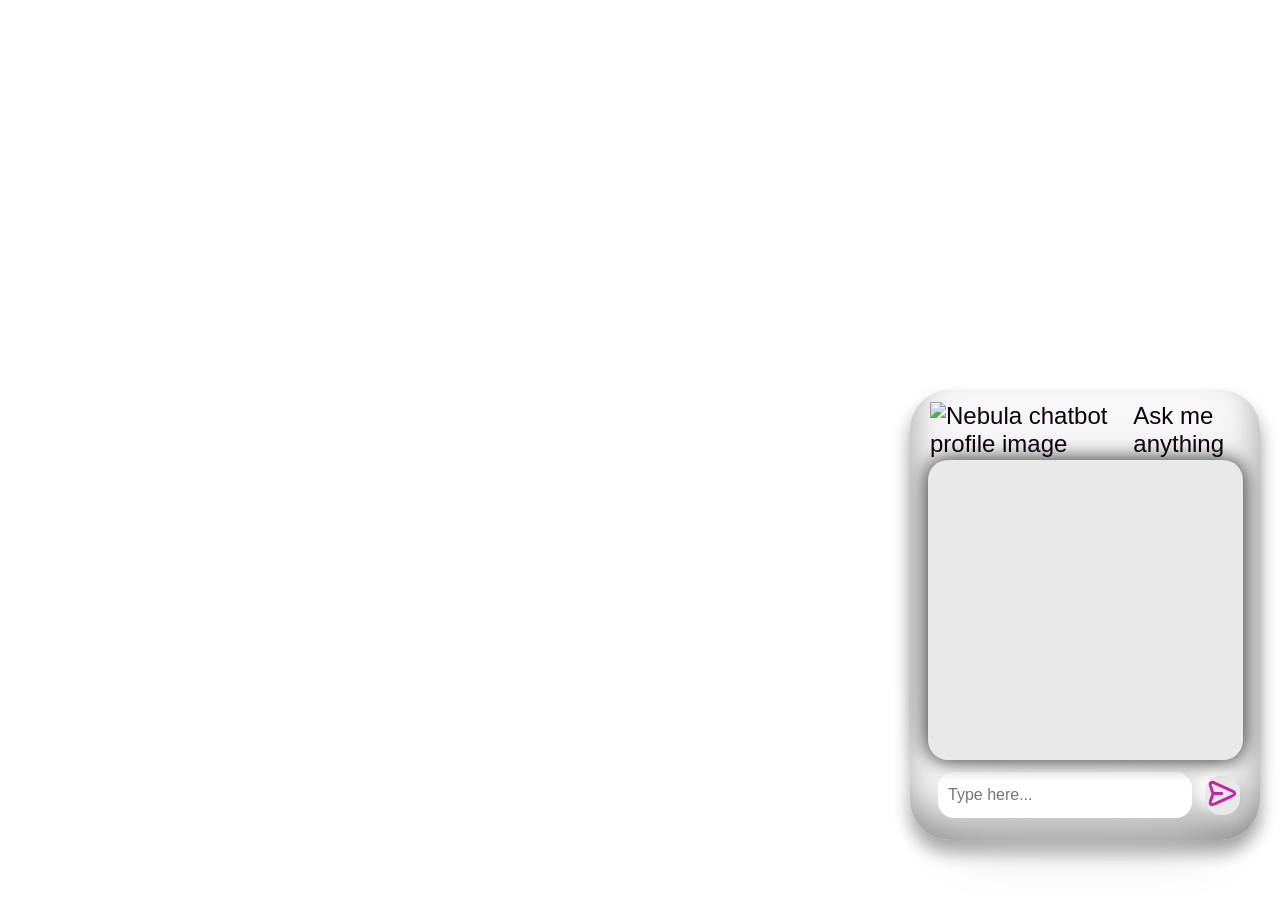
==== bot.html @ 918bd301 "Nebula- message animation, loading circles animation" ====
<!DOCTYPE html>
<html lang="en">

<head>
    <meta charset="UTF-8">
    <meta name="viewport" content="width=device-width, initial-scale=1.0">
    <title>Nebula</title>
    <link rel="stylesheet" href="Nova/nova-style.css">
    <script src="./Nova/bot.js" defer></script>
    <script src="./Nova/response.js" defer></script>
</head>

<body>
    <div class="bot-container">
        <div class="chat-header">
            <div class="chat-logo">
                <img src="./Nova/images/Nebula profile/Nebula-removebg-preview.png" width="60px" height="60px"
                    alt="Nebula chatbot profile image">
            </div>

            <div class="chat-title">Ask me anything
            </div>
        </div>

        <div class="chat-body">
            <div class="loading hide">
                <div class="circle circle-1"></div>
                <div class="circle circle-2"></div>
                <div class="circle circle-3"></div>
            </div>
        </div>
        <div class="chat-input">
            <div class="input-sec">
                <input type="text" name="text" class="input" id="text-input" placeholder="Type here...">
            </div>
            <div class="send">
                <svg width="35px" height="35px" viewBox="0 0 24 24" fill="none" xmlns="http://www.w3.org/2000/svg"
                    stroke="#000000">
                    <g id="SVGRepo_bgCarrier" stroke-width="0"></g>
                    <g id="SVGRepo_tracerCarrier" stroke-linecap="round" stroke-linejoin="round"></g>
                    <g id="SVGRepo_iconCarrier">
                        <path
                            d="M11.5003 12H5.41872M5.24634 12.7972L4.24158 15.7986C3.69128 17.4424 3.41613 18.2643 3.61359 18.7704C3.78506 19.21 4.15335 19.5432 4.6078 19.6701C5.13111 19.8161 5.92151 19.4604 7.50231 18.7491L17.6367 14.1886C19.1797 13.4942 19.9512 13.1471 20.1896 12.6648C20.3968 12.2458 20.3968 11.7541 20.1896 11.3351C19.9512 10.8529 19.1797 10.5057 17.6367 9.81135L7.48483 5.24303C5.90879 4.53382 5.12078 4.17921 4.59799 4.32468C4.14397 4.45101 3.77572 4.78336 3.60365 5.22209C3.40551 5.72728 3.67772 6.54741 4.22215 8.18767L5.24829 11.2793C5.34179 11.561 5.38855 11.7019 5.407 11.8459C5.42338 11.9738 5.42321 12.1032 5.40651 12.231C5.38768 12.375 5.34057 12.5157 5.24634 12.7972Z"
                            stroke="#c624a3" stroke-width="2" stroke-linecap="round" stroke-linejoin="round"></path>
                    </g>
                </svg>
            </div>
        </div>
    </div>
</body>

</html>
---- Nova/nova-style.css ----
@import url('https://fonts.googleapis.com/css2?family=Fira+Code:wght@300..700&display=swap');

:root {
  --bg-color: #ececec80;
  --border-color: #cf02da9f;
  --text-color: #0d000e;
}

* {
  margin: 0;
  padding: 0;
  box-sizing: border-box;
  font-family: 'Poppins', sans-serif;
}

.bot-container {
  height: 450px;
  width: 350px;
  background: var(--bg-color);
  position: fixed;
  bottom: 60px;
  right: 20px;
  border: none;
  border-radius: 40px;
  box-shadow: 0 12px 18px rgba(0, 0, 0, 0.4),
    inset 0 -24px 36px rgba(0, 0, 0, 0.4),
    inset 0 24px 36px rgba(255, 255, 255, 0.6);

}

.chat-header {
  height: 70px;
  display: flex;
  align-items: center;
  padding: 10px 20px 0px;
  color: var(--text-color);
  font-size: 1.5rem;
}

.chat-header .chat-title {
  padding-left: 10px;
}

.chat-body {
  height: 300px;
  display: flex;
  flex-direction: column;
  margin-left: 5%;
  padding: 8px 15px;
  width: 90%;
  border-radius: 20px;
  background: #e9e9e9;
  box-shadow: 0px 0px 20px 1px rgba(0, 0, 0, 0.8);
  align-items: flex-end;
  overflow: hidden;
  overflow-y: auto;
  position: relative;
}

.chat-input {
  height: 70px;
  margin-left: 8%;
  display: flex;
  align-items: center;
}

.input {
  border: none;
  padding: 1rem;
  border-radius: 1rem;
  background: #ffffff;
  box-shadow: 20px 20px 60px #c5c5c5,
    -20px -20px 60px #ffffff;
  transition: 0.3s;
  width: 95%;
}

.input:focus {
  outline-color: #e8e8e8;
  background: #e8e8e8;
  box-shadow: inset 20px 20px 60px #c5c5c5,
    inset -20px -20px 60px #ffffff;
  transition: 0.3s;
}

#text-input {
  line-height: 30px;
  padding: 8px 10px;
  border: none;
  outline: none;
  caret-color: #0d000e;
  font-size: 1rem;

}

.input-sec {
  flex: 9;
}

.send {
  flex: 1;
  margin-right: 20px;
  border-radius: 1rem;
  background: #e8e8e8;
  box-shadow: 20px 20px 60px #c5c5c5,
    -20px -20px 60px #ffffff;
  cursor: pointer;
  transition: all 0.3s;
  box-shadow: 6px 6px 12px #c5c5c5, -6px -6px 12px #ffffff;
}

.send:active {
  color: #666;
  box-shadow: inset 4px 4px 12px #c5c5c5,
    inset -4px -4px 12px #ffffff;
}

.user-message,
.chatbot-message {
  padding: 8px;
  background: var(--border-color);
  color: #e8e8e8;
  margin: 5px;
  width: max-content;
  border-radius: 10px 3px 10px 10px;
}

.user-message {
  transform: translate(50%);
  animation: fade-in-right .3s ease-in-out both;
  opacity: 0;
}

.chatbot-message {
  background: #4cc9f0;
  color: #202020e3;
  align-self: flex-start;
  border-radius: 3px 10px 10px 10px;
  transform: translate(-50%);
  opacity: 0;
  animation: fade-in-left .3s ease-in-out both; 
}
/* LOADING CIRCLES */
.chat-body .loading{
  display: flex;
  position: absolute;
  bottom: 5%;
  left: 2%;
  z-index: 999;
}

.chat-body .loading > .circle{
  height: 20px;
  width: 20px;
  background-color: var(--border-color);
  margin: 5px;
  border-radius: 50%;
}

/* ANIMATE MESSAGES */
@keyframes fade-in-right {
  0% {
    transform: translate(50%);
    opacity: 0;
  }

  100% {
    transform: translate(0%);
    opacity: 1;
  }
}
@keyframes fade-in-left {
  0% {
    transform: translate(-50%);
    opacity: 0;
  }

  100% {
    transform: translate(0%);
    opacity: 1;
  }
}

/* LOADING CIRCLE ANIMATION */
@keyframes blink {
  0% {
    opacity: 0;
  }

  100% {
    opacity: 1;
  }
}

.circle-1{
  animation: blink 1s ease-in-out 0ms both infinite;
}
.circle-2{
  animation: blink 1s ease-in-out 200ms both infinite;
}.circle-3{
  animation: blink 1s ease-in-out 400ms both infinite;
}

.hide{
  display: none !important;
}
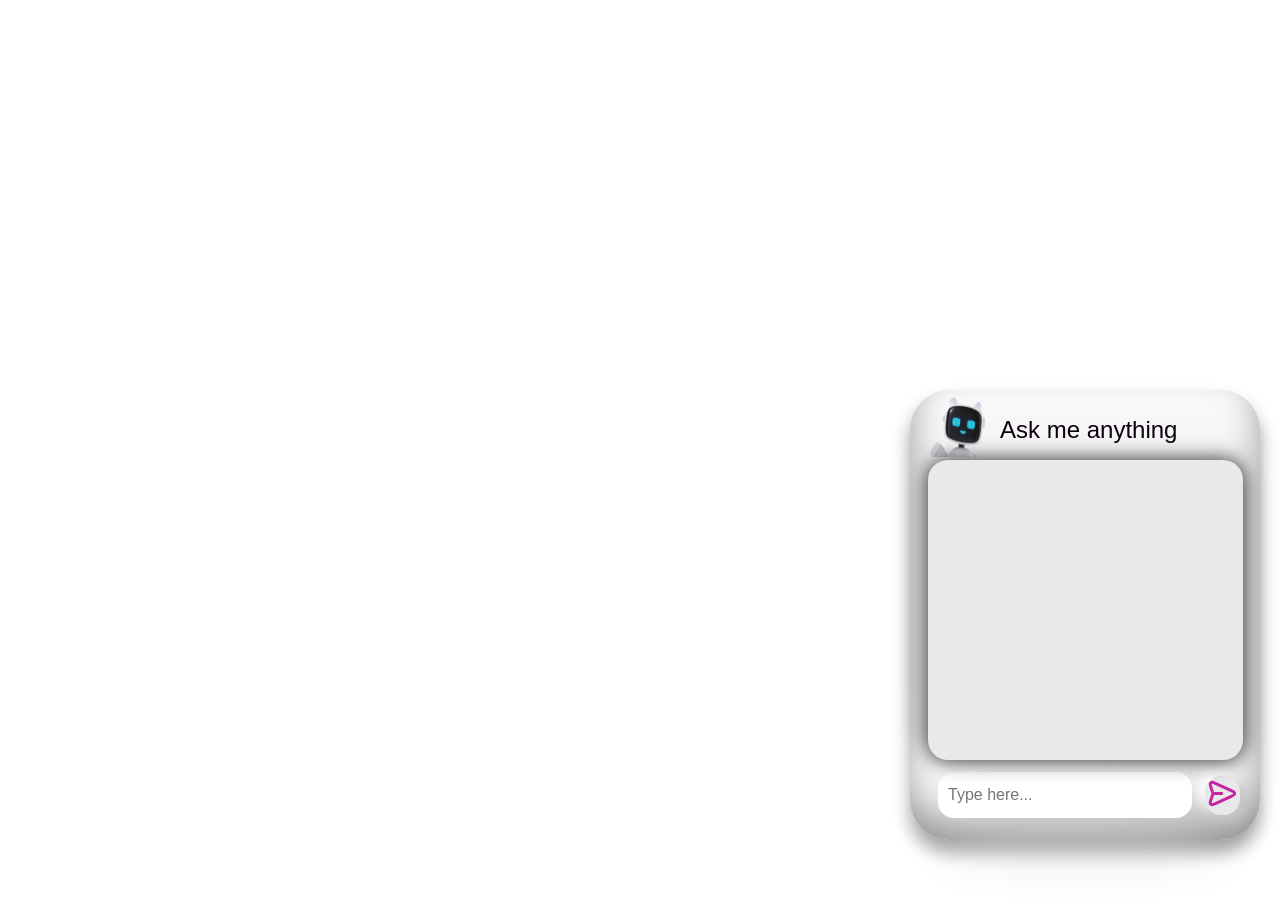
==== commit 78c472b1: "chatbot-icon" ====
--- a/bot.html
+++ b/bot.html
@@ -6,15 +6,15 @@
     <meta name="viewport" content="width=device-width, initial-scale=1.0">
     <title>Nebula</title>
     <link rel="stylesheet" href="Nova/nova-style.css">
-    <script src="./Nova/bot.js" defer></script>
-    <script src="./Nova/response.js" defer></script>
+    <script type="module" src="./Nova/control/bot.js" defer></script>
+    <script src="./Nova/control/response.js" defer></script>
 </head>
 
 <body>
     <div class="bot-container">
         <div class="chat-header">
             <div class="chat-logo">
-                <img src="./Nova/images/Nebula profile/Nebula-removebg-preview.png" width="60px" height="60px"
+                <img src="./Nova/images/Nebula-profile/Nebula-removebg-preview.png" width="60px" height="60px"
                     alt="Nebula chatbot profile image">
             </div>
 
--- a/Nova/nova-style.css
+++ b/Nova/nova-style.css
@@ -203,4 +203,13 @@
 
 .hide{
   display: none !important;
+}
+
+.bot-response-container{
+  display: flex;
+  align-items: center;
+  justify-content: flex-start;
+  width: 90%;
+  word-wrap: break-word;
+  margin-right: 35px;
 }
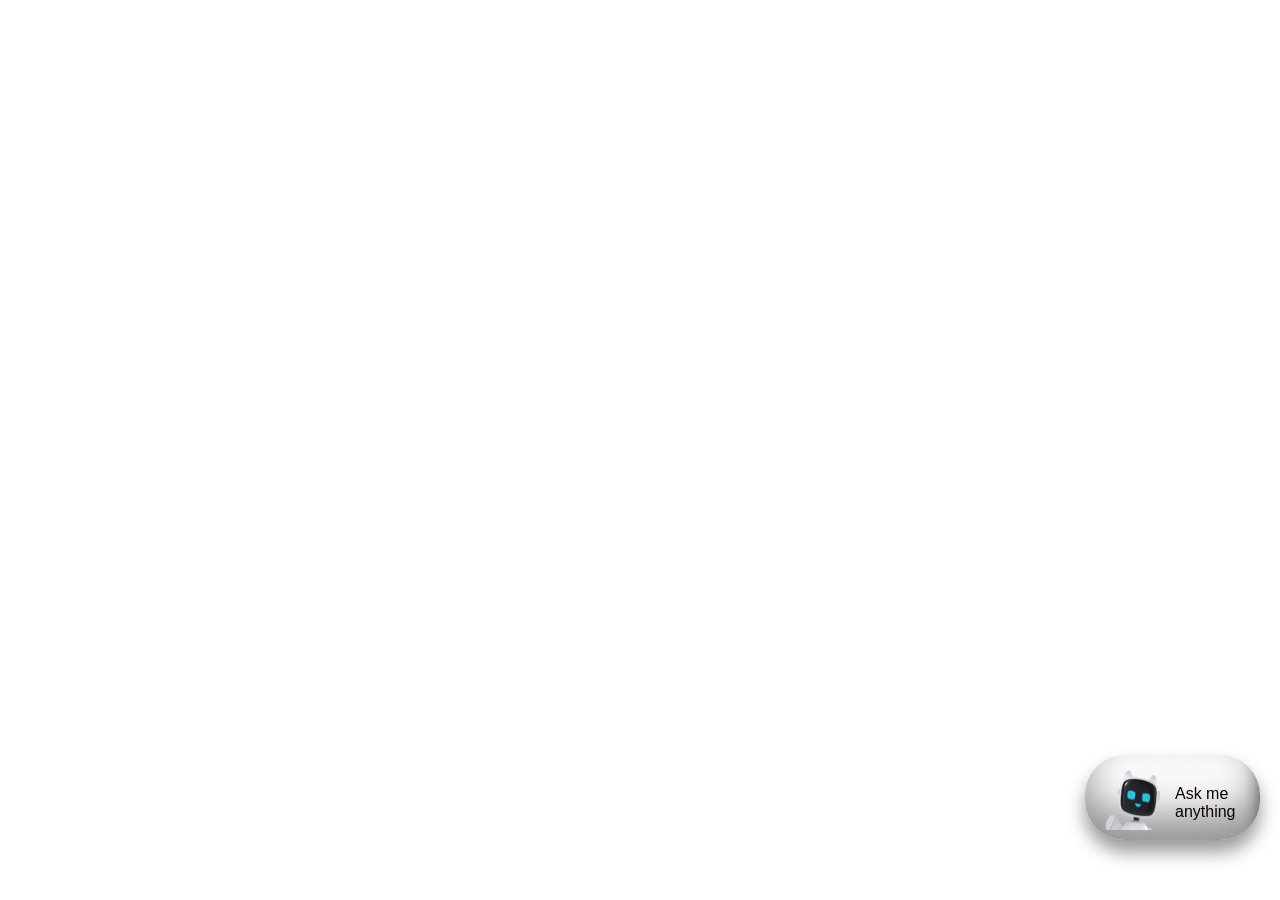
==== commit de706a9d: "Chatbot expand and collapse" ====
--- a/bot.html
+++ b/bot.html
@@ -11,7 +11,7 @@
 </head>
 
 <body>
-    <div class="bot-container">
+    <div class="bot-container collapse">
         <div class="chat-header">
             <div class="chat-logo">
                 <img src="./Nova/images/Nebula-profile/Nebula-removebg-preview.png" width="60px" height="60px"
--- a/Nova/nova-style.css
+++ b/Nova/nova-style.css
@@ -28,6 +28,18 @@
 
 }
 
+.bot-container.collapse {
+  height: 85px;
+  width: 175px;
+  display: flex;
+  align-items: center;
+  overflow: hidden;
+  border: none;
+}
+.collapse .chat-title{
+  font-size: 1rem;
+}
+
 .chat-header {
   height: 70px;
   display: flex;
@@ -35,6 +47,7 @@
   padding: 10px 20px 0px;
   color: var(--text-color);
   font-size: 1.5rem;
+  cursor: pointer;
 }
 
 .chat-header .chat-title {
@@ -138,10 +151,11 @@
   border-radius: 3px 10px 10px 10px;
   transform: translate(-50%);
   opacity: 0;
-  animation: fade-in-left .3s ease-in-out both; 
-}
+  animation: fade-in-left .3s ease-in-out both;
+}
+
 /* LOADING CIRCLES */
-.chat-body .loading{
+.chat-body .loading {
   display: flex;
   position: absolute;
   bottom: 5%;
@@ -149,7 +163,7 @@
   z-index: 999;
 }
 
-.chat-body .loading > .circle{
+.chat-body .loading>.circle {
   height: 20px;
   width: 20px;
   background-color: var(--border-color);
@@ -169,6 +183,7 @@
     opacity: 1;
   }
 }
+
 @keyframes fade-in-left {
   0% {
     transform: translate(-50%);
@@ -192,20 +207,23 @@
   }
 }
 
-.circle-1{
+.circle-1 {
   animation: blink 1s ease-in-out 0ms both infinite;
 }
-.circle-2{
+
+.circle-2 {
   animation: blink 1s ease-in-out 200ms both infinite;
-}.circle-3{
+}
+
+.circle-3 {
   animation: blink 1s ease-in-out 400ms both infinite;
 }
 
-.hide{
+.hide {
   display: none !important;
 }
 
-.bot-response-container{
+.bot-response-container {
   display: flex;
   align-items: center;
   justify-content: flex-start;
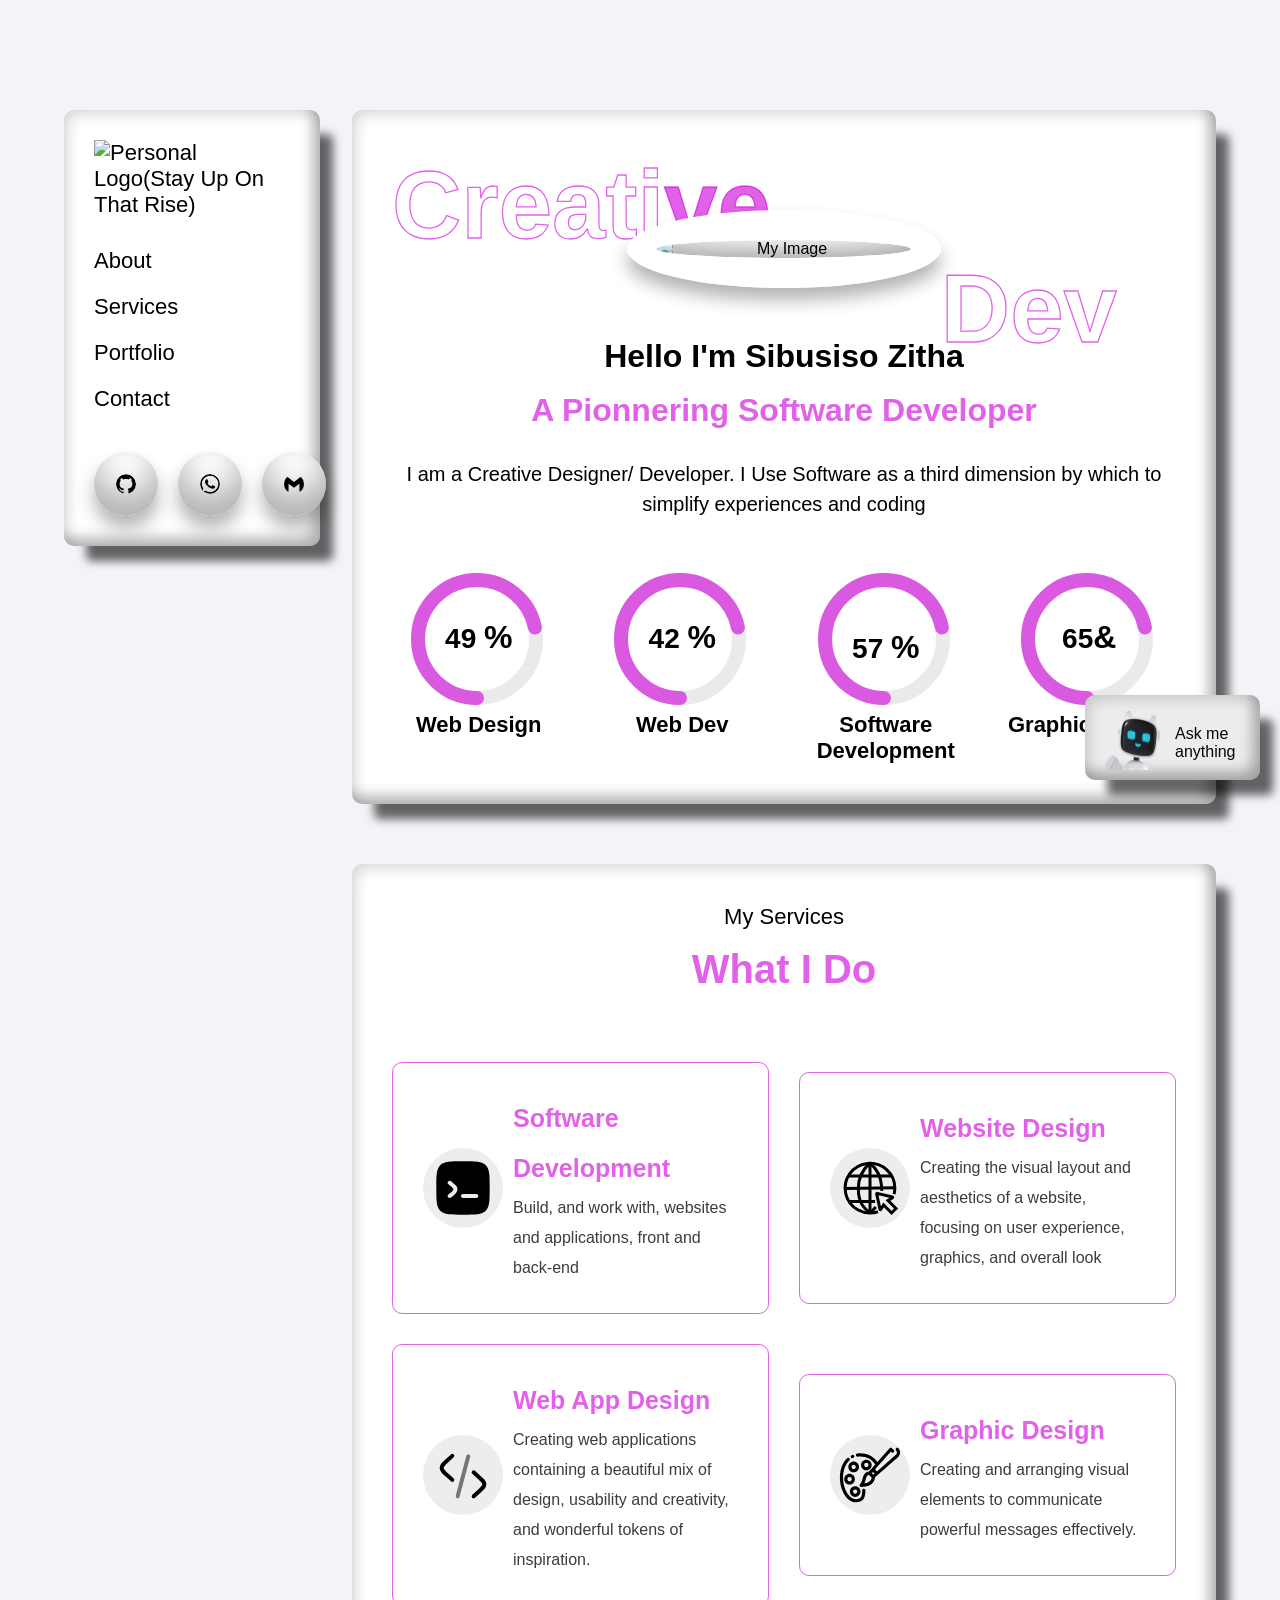
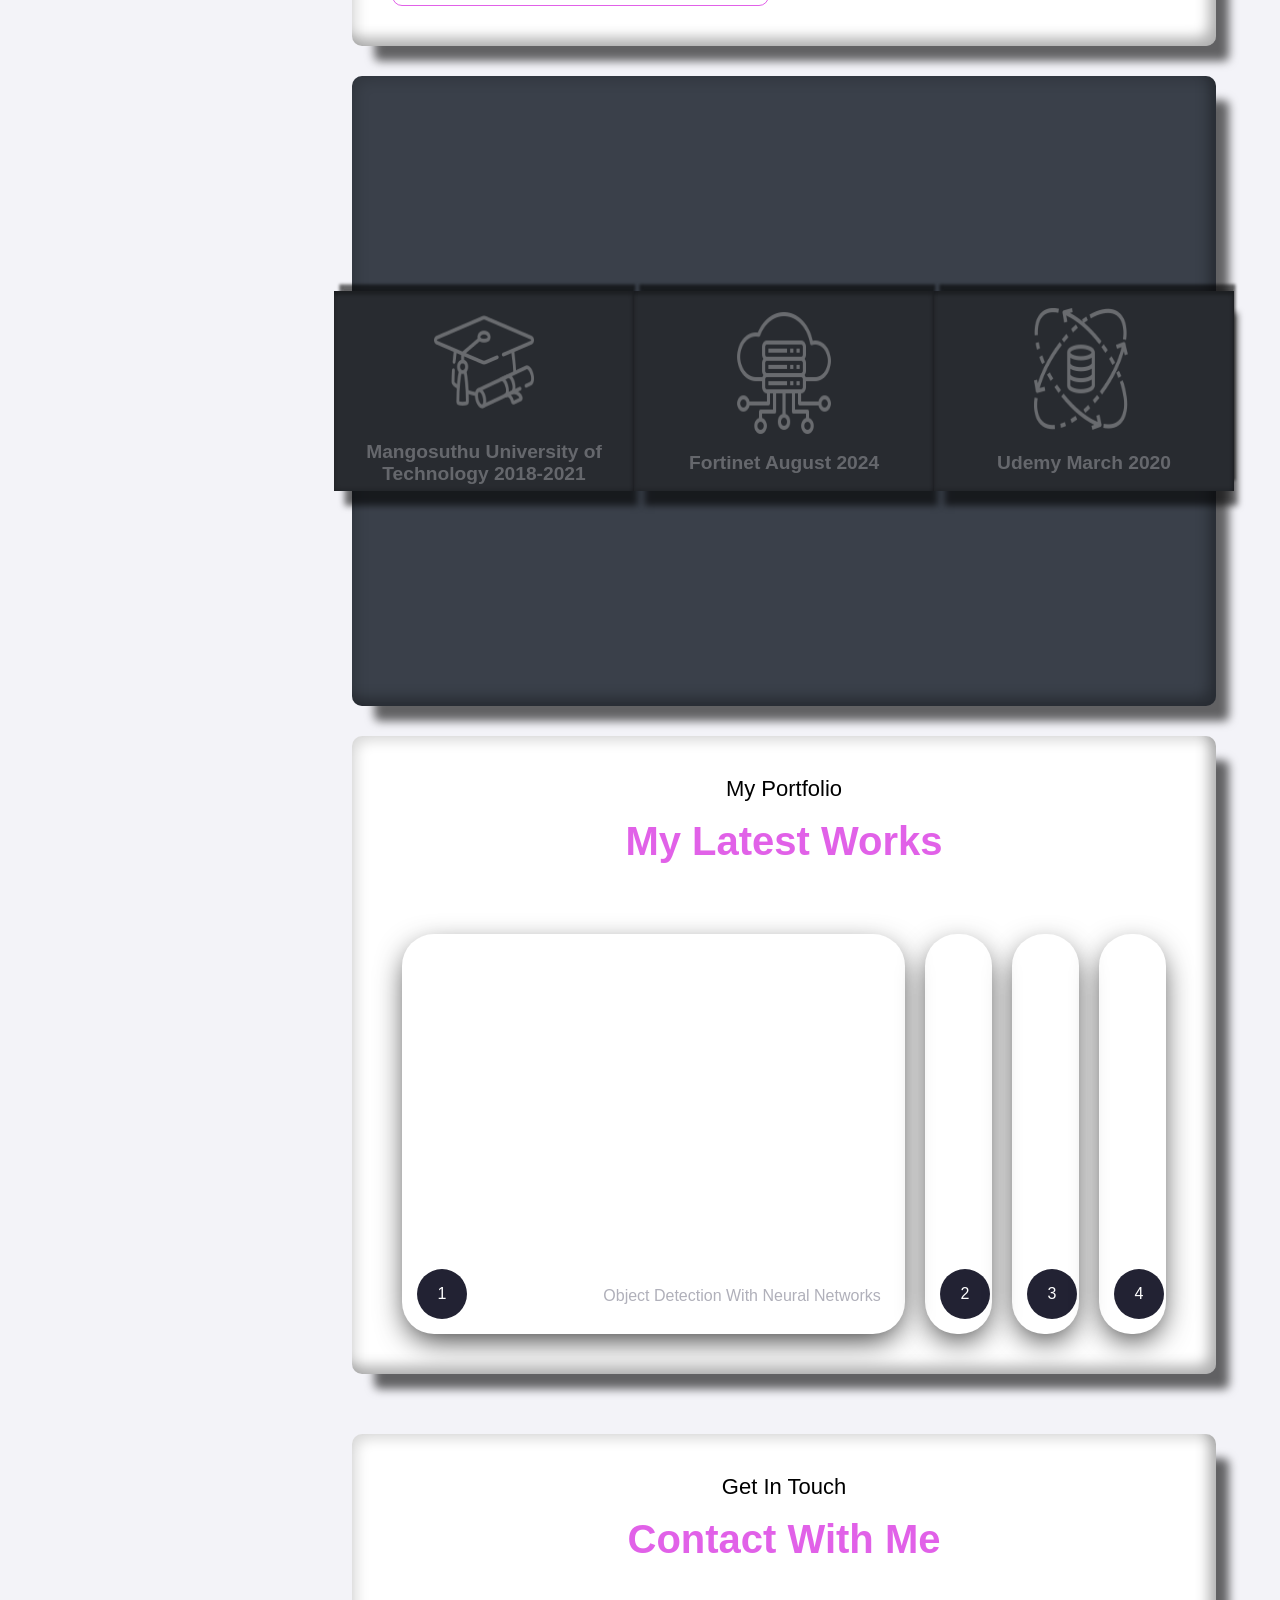
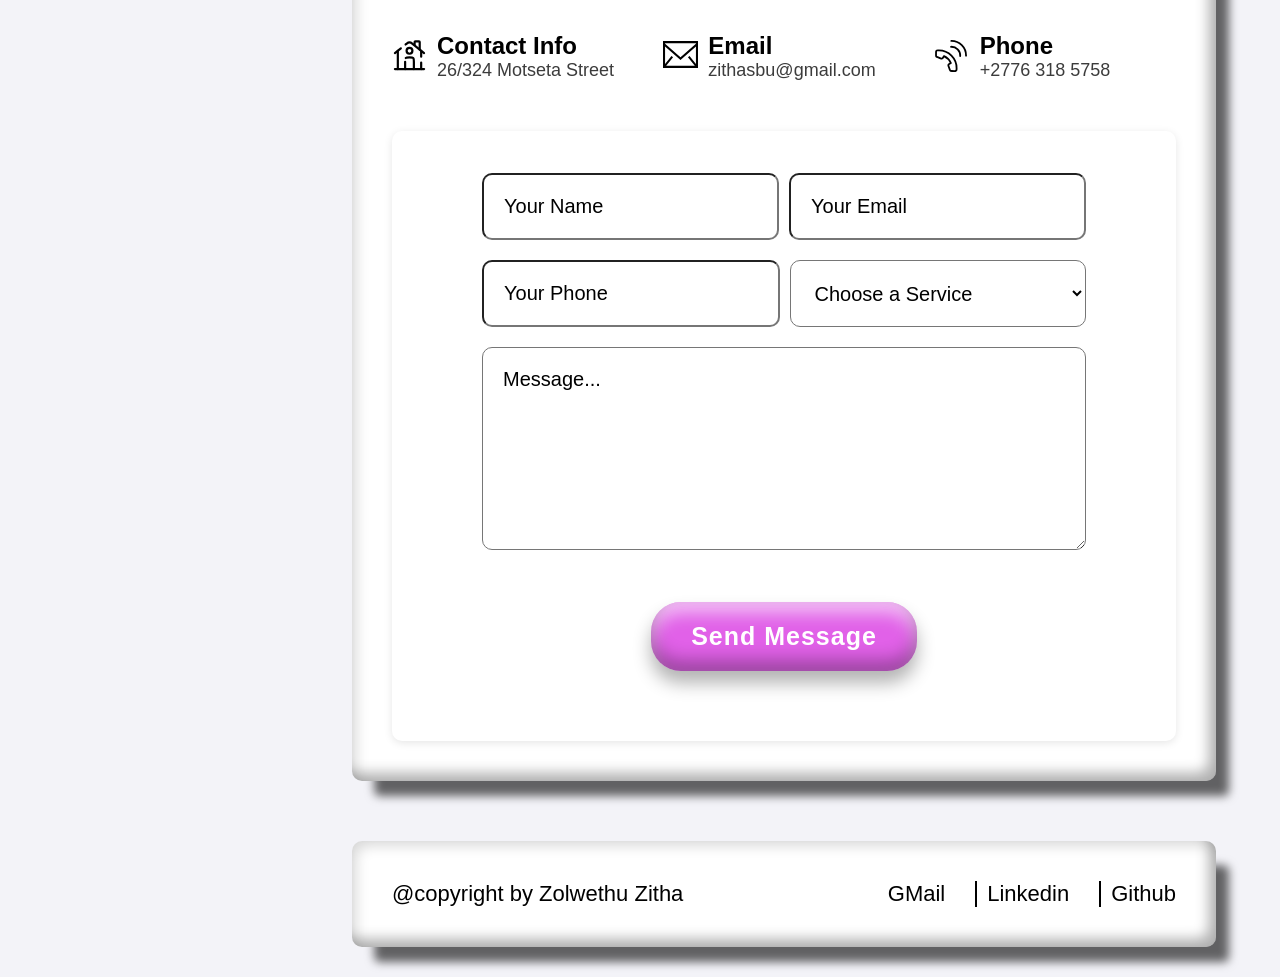
==== commit 6f6cb576: "aversion-averted" ====
--- a/bot.html
+++ b/bot.html
@@ -6,47 +6,533 @@
     <meta name="viewport" content="width=device-width, initial-scale=1.0">
     <title>Nebula</title>
     <link rel="stylesheet" href="Nova/nova-style.css">
+    <link rel="stylesheet" href="style.css">
     <script type="module" src="./Nova/control/bot.js" defer></script>
     <script src="./Nova/control/response.js" defer></script>
 </head>
 
 <body>
-    <div class="bot-container collapse">
-        <div class="chat-header">
-            <div class="chat-logo">
-                <img src="./Nova/images/Nebula-profile/Nebula-removebg-preview.png" width="60px" height="60px"
-                    alt="Nebula chatbot profile image">
-            </div>
-
-            <div class="chat-title">Ask me anything
+    <div class="main-section">
+        <div class="header">
+            <div class="logo">
+                <a href="#about-me"><img src="./images/cropped.png" alt="Personal Logo(Stay Up On That Rise)"></a>
+                <i class="ri-menu-line" id="bars"></i>
+            </div>
+            <ul class="menu">
+                <li><a href="#about-me">About</a></li>
+                <li><a href="#services">Services</a></li>
+                <li><a href="#portfolio">Portfolio</a></li>
+                <li><a href="#contact-me">Contact</a></li>
+            </ul>
+            <div class="socials">
+                <a data-social="Github" style="--accent-color: rgb(0, 0, 0);" href="https://github.com/zolwethu"
+                    target="_blank">
+                    <svg role="img" viewBox="0 0 24 24" xmlns="http://www.w3.org/2000/svg">
+                        <title>GitHub</title>
+                        <path
+                            d="M12 .297c-6.63 0-12 5.373-12 12 0 5.303 3.438 9.8 8.205 11.385.6.113.82-.258.82-.577 0-.285-.01-1.04-.015-2.04-3.338.724-4.042-1.61-4.042-1.61C4.422 18.07 3.633 17.7 3.633 17.7c-1.087-.744.084-.729.084-.729 1.205.084 1.838 1.236 1.838 1.236 1.07 1.835 2.809 1.305 3.495.998.108-.776.417-1.305.76-1.605-2.665-.3-5.466-1.332-5.466-5.93 0-1.31.465-2.38 1.235-3.22-.135-.303-.54-1.523.105-3.176 0 0 1.005-.322 3.3 1.23.96-.267 1.98-.399 3-.405 1.02.006 2.04.138 3 .405 2.28-1.552 3.285-1.23 3.285-1.23.645 1.653.24 2.873.12 3.176.765.84 1.23 1.91 1.23 3.22 0 4.61-2.805 5.625-5.475 5.92.42.36.81 1.096.81 2.22 0 1.606-.015 2.896-.015 3.286 0 .315.21.69.825.57C20.565 22.092 24 17.592 24 12.297c0-6.627-5.373-12-12-12" />
+                    </svg>
+                </a>
+                <a data-social="WhatsApp" style="--accent-color: rgb(42, 212, 0);"
+                    href="https://api.whatsapp.com/send?phone=763185758" target="_blank">
+                    <svg role="img" viewBox="0 0 24 24" xmlns="http://www.w3.org/2000/svg">
+                        <title>WhatsApp</title>
+                        <path
+                            d="M17.472 14.382c-.297-.149-1.758-.867-2.03-.967-.273-.099-.471-.148-.67.15-.197.297-.767.966-.94 1.164-.173.199-.347.223-.644.075-.297-.15-1.255-.463-2.39-1.475-.883-.788-1.48-1.761-1.653-2.059-.173-.297-.018-.458.13-.606.134-.133.298-.347.446-.52.149-.174.198-.298.298-.497.099-.198.05-.371-.025-.52-.075-.149-.669-1.612-.916-2.207-.242-.579-.487-.5-.669-.51-.173-.008-.371-.01-.57-.01-.198 0-.52.074-.792.372-.272.297-1.04 1.016-1.04 2.479 0 1.462 1.065 2.875 1.213 3.074.149.198 2.096 3.2 5.077 4.487.709.306 1.262.489 1.694.625.712.227 1.36.195 1.871.118.571-.085 1.758-.719 2.006-1.413.248-.694.248-1.289.173-1.413-.074-.124-.272-.198-.57-.347m-5.421 7.403h-.004a9.87 9.87 0 01-5.031-1.378l-.361-.214-3.741.982.998-3.648-.235-.374a9.86 9.86 0 01-1.51-5.26c.001-5.45 4.436-9.884 9.888-9.884 2.64 0 5.122 1.03 6.988 2.898a9.825 9.825 0 012.893 6.994c-.003 5.45-4.437 9.884-9.885 9.884m8.413-18.297A11.815 11.815 0 0012.05 0C5.495 0 .16 5.335.157 11.892c0 2.096.547 4.142 1.588 5.945L.057 24l6.305-1.654a11.882 11.882 0 005.683 1.448h.005c6.554 0 11.89-5.335 11.893-11.893a11.821 11.821 0 00-3.48-8.413Z" />
+                    </svg>
+                </a>
+                <a data-social="GMail" style="--accent-color: rgb(221, 236, 3);" href="mailto:zithasbu621gmail.com"
+                    target="_blank">
+                    <svg role="img" viewBox="0 0 24 24" xmlns="http://www.w3.org/2000/svg">
+                        <title>Gmail</title>
+                        <path
+                            d="M24 5.457v13.909c0 .904-.732 1.636-1.636 1.636h-3.819V11.73L12 16.64l-6.545-4.91v9.273H1.636A1.636 1.636 0 0 1 0 19.366V5.457c0-2.023 2.309-3.178 3.927-1.964L5.455 4.64 12 9.548l6.545-4.91 1.528-1.145C21.69 2.28 24 3.434 24 5.457z" />
+                    </svg>
+                </a>
             </div>
         </div>
 
-        <div class="chat-body">
-            <div class="loading hide">
-                <div class="circle circle-1"></div>
-                <div class="circle circle-2"></div>
-                <div class="circle circle-3"></div>
+        <div class="main" id="about-me">
+            <div class="about section">
+            <div class="about-page section-page">
+                <div class="left-text">
+                    <h2 data-text="Creative" id="animate-text">Creati <div class="ve">ve</div></h2>
+                </div>
+                <img src="./images/my pic/profile.jpg" alt="My Image">
+                <div class="right-text">
+                    <h2 data-text="Developer" id="animate-text">Dev</h2>
+                </div>
+            </div>
+            <div class="section-title">
+                <span>
+                    Hello I'm Sibusiso Zitha
+                </span>
+                <h1>A Pionnering Software Developer</h1>
+                <p>I am a Creative Designer/ Developer. I Use Software as a third dimension by which to simplify
+                    experiences and coding</p>
+                <div class="rows">
+                    <div class="progress-card">
+                        <div class="percent">
+                            <svg>
+                                <circle cx="70" cy="70" r="59"></circle>
+                                <circle cx="70" cy="70" r="59" style="--percent:70"></circle>
+                            </svg>
+                            <div class="number">
+                                <h3>49 <span>%</span></h3>
+                            </div>
+                            <div class="title">
+                                <h2>Web Design</h2>
+                            </div>
+                        </div>
+                    </div>
+                    <div class="progress-card">
+                        <div class="percent">
+                            <svg>
+                                <circle cx="70" cy="70" r="59"></circle>
+                                <circle cx="70" cy="70" r="59" style="--percent:70"></circle>
+                            </svg>
+                            <div class="number">
+                                <h3>42 <span>%</span></h3>
+                            </div>
+                            <div class="title">
+                                <h2>Web Dev</h2>
+                            </div>
+                        </div>
+                    </div>
+                    <div class="progress-card">
+                        <div class="percent">
+                            <svg>
+                                <circle cx="70" cy="70" r="59"></circle>
+                                <circle cx="70" cy="70" r="59" style="--percent:70"></circle>
+                            </svg>
+                            <div class="number">
+                                <h3>57 <span>%</span></h3>
+                            </div>
+                            <div class="title">
+                                <h2>Software Development</h2>
+                            </div>
+                        </div>
+                    </div>
+                    <div class="progress-card">
+                        <div class="percent">
+                            <svg>
+                                <circle cx="70" cy="70" r="59"></circle>
+                                <circle cx="70" cy="70" r="59" style="--percent:70"></circle>
+                            </svg>
+                            <div class="number">
+                                <h3>65<span>&</span></h3>
+                            </div>
+                            <div class="title">
+                                <h2>Graphic Design</h2>
+                            </div>
+                        </div>
+                    </div>
+                </div>
+            </div>
+            </div>
+            <div class="services section" id="services">
+                <div class="title section-title">
+                    <span>My Services</span>
+                    <h1>What I Do</h1>
+                </div>
+                <div class="services-rows">
+                    <div class="services-col">
+                        <div class="item-icon">
+                            <svg width="64px" height="64px" viewBox="0 0 24 24" fill="none"
+                                xmlns="http://www.w3.org/2000/svg">
+                                <g id="SVGRepo_bgCarrier" stroke-width="0"></g>
+                                <g id="SVGRepo_tracerCarrier" stroke-linecap="round" stroke-linejoin="round"></g>
+                                <g id="SVGRepo_iconCarrier">
+                                    <path fill-rule="evenodd" clip-rule="evenodd"
+                                        d="M3.46447 3.46447C2 4.92893 2 7.28595 2 12C2 16.714 2 19.0711 3.46447 20.5355C4.92893 22 7.28595 22 12 22C16.714 22 19.0711 22 20.5355 20.5355C22 19.0711 22 16.714 22 12C22 7.28595 22 4.92893 20.5355 3.46447C19.0711 2 16.714 2 12 2C7.28595 2 4.92893 2 3.46447 3.46447ZM6.42385 9.51988C6.68903 9.20167 7.16195 9.15868 7.48016 9.42385L7.75658 9.6542C8.36153 10.1583 8.87653 10.5874 9.23295 10.9821C9.61151 11.4013 9.90694 11.8834 9.90694 12.5C9.90694 13.1166 9.61151 13.5987 9.23295 14.0179C8.87653 14.4126 8.36153 14.8418 7.75658 15.3458L7.48016 15.5762C7.16195 15.8414 6.68903 15.7984 6.42385 15.4802C6.15868 15.1619 6.20167 14.689 6.51988 14.4239L6.75428 14.2285C7.41285 13.6797 7.84348 13.3185 8.11968 13.0126C8.38196 12.7222 8.40694 12.586 8.40694 12.5C8.40694 12.414 8.38196 12.2779 8.11968 11.9874C7.84348 11.6815 7.41285 11.3203 6.75429 10.7715L6.51988 10.5762C6.20167 10.311 6.15868 9.83809 6.42385 9.51988ZM17.75 15C17.75 15.4142 17.4142 15.75 17 15.75H12C11.5858 15.75 11.25 15.4142 11.25 15C11.25 14.5858 11.5858 14.25 12 14.25H17C17.4142 14.25 17.75 14.5858 17.75 15Z"
+                                        fill="#000000"></path>
+                                </g>
+                            </svg>
+                        </div>
+                        <div class="text">
+                            <h2>Software Development</h2>
+                            <p> Build, and work with, websites and applications, front and back-end</p>
+                        </div>
+                    </div>
+                    <div class="services-col">
+                        <div class="item-icon">
+                            <svg width="64px" height="64px" viewBox="0 0 64 64" xmlns="http://www.w3.org/2000/svg"
+                                stroke-width="3" stroke="#000000" fill="none">
+                                <g id="SVGRepo_bgCarrier" stroke-width="0"></g>
+                                <g id="SVGRepo_tracerCarrier" stroke-linecap="round" stroke-linejoin="round"></g>
+                                <g id="SVGRepo_iconCarrier">
+                                    <path d="M39.93,55.72A24.86,24.86,0,1,1,56.86,32.15a37.24,37.24,0,0,1-.73,6"></path>
+                                    <path d="M37.86,51.1A47,47,0,0,1,32,56.7"></path>
+                                    <path d="M32,7A34.14,34.14,0,0,1,43.57,30a34.07,34.07,0,0,1,.09,4.85"></path>
+                                    <path d="M32,7A34.09,34.09,0,0,0,20.31,32.46c0,16.2,7.28,21,11.66,24.24"></path>
+                                    <line x1="10.37" y1="19.9" x2="53.75" y2="19.9"></line>
+                                    <line x1="32" y1="6.99" x2="32" y2="56.7"></line>
+                                    <line x1="11.05" y1="45.48" x2="37.04" y2="45.48"></line>
+                                    <line x1="7.14" y1="32.46" x2="56.86" y2="31.85"></line>
+                                    <path
+                                        d="M53.57,57,58,52.56l-8-8,4.55-2.91a.38.38,0,0,0-.12-.7L39.14,37.37a.39.39,0,0,0-.46.46L42,53.41a.39.39,0,0,0,.71.13L45.57,49Z">
+                                    </path>
+                                </g>
+                            </svg>
+                        </div>
+                        <div class="text">
+                            <h2>Website Design</h2>
+                            <p>Creating the visual layout and aesthetics of a website, focusing on user experience,
+                                graphics, and overall look</p>
+                        </div>
+                    </div>
+                    <div class="services-col">
+                        <div class="item-icon">
+                            <svg width="64px" height="64px" viewBox="0 0 24 24" fill="none"
+                                xmlns="http://www.w3.org/2000/svg" transform="matrix(1, 0, 0, 1, 0, 0)">
+                                <g id="SVGRepo_bgCarrier" stroke-width="0"></g>
+                                <g id="SVGRepo_tracerCarrier" stroke-linecap="round" stroke-linejoin="round"></g>
+                                <g id="SVGRepo_iconCarrier">
+                                    <path
+                                        d="M16 11L17.6965 12.5268C19.239 13.9151 20.0103 14.6093 20.0103 15.5C20.0103 16.3907 19.239 17.0849 17.6965 18.4732L16 20"
+                                        stroke="#000000" stroke-width="1.5" stroke-linecap="round"></path>
+                                    <path opacity="0.5" d="M13.9868 5L10 20" stroke="#000000" stroke-width="1.5"
+                                        stroke-linecap="round"></path>
+                                    <path
+                                        d="M8.00005 4.82959L6.30358 6.35641C4.76102 7.74471 3.98975 8.43886 3.98975 9.32959C3.98975 10.2203 4.76102 10.9145 6.30358 12.3028L8.00005 13.8296"
+                                        stroke="#000000" stroke-width="1.5" stroke-linecap="round"></path>
+                                </g>
+                            </svg>
+                        </div>
+                        <div class="text">
+                            <h2>Web App Design</h2>
+                            <p>Creating web applications containing a beautiful mix of design, usability and creativity,
+                                and wonderful tokens of inspiration.
+                            </p>
+                        </div>
+                    </div>
+                    <div class="services-col">
+                        <div class="item-icon">
+                            <svg width="64px" height="64px" viewBox="0 0 800 800" enable-background="new 0 0 800 800"
+                                id="GUIDE" version="1.1" xml:space="preserve" xmlns="http://www.w3.org/2000/svg"
+                                xmlns:cc="http://creativecommons.org/ns#" xmlns:dc="http://purl.org/dc/elements/1.1/"
+                                xmlns:inkscape="http://www.inkscape.org/namespaces/inkscape"
+                                xmlns:rdf="http://www.w3.org/1999/02/22-rdf-syntax-ns#"
+                                xmlns:sodipodi="http://sodipodi.sourceforge.net/DTD/sodipodi-0.dtd"
+                                xmlns:svg="http://www.w3.org/2000/svg" xmlns:xlink="http://www.w3.org/1999/xlink"
+                                fill="#000000">
+                                <g id="SVGRepo_bgCarrier" stroke-width="0"></g>
+                                <g id="SVGRepo_tracerCarrier" stroke-linecap="round" stroke-linejoin="round"></g>
+                                <g id="SVGRepo_iconCarrier">
+                                    <g>
+                                        <path
+                                            d="M776.557,119.544c0.357-21.353-7.375-41.042-21.771-55.438c-7.812-7.81-20.475-7.81-28.285,0.001s-7.811,20.474,0,28.284 c6.663,6.662,10.236,16.067,10.063,26.484c-0.166,9.938-3.928,19.534-10.063,25.669c-12.725,12.725-139.57,124.086-238.635,210.734 L463.586,331c72.32-82.747,162.068-185.064,197.172-223.914l7.986,7.987c7.811,7.811,20.475,7.812,28.284,0.002 c7.812-7.81,7.813-20.473,0.003-28.284L674.35,64.108c-3.75-3.751-8.838-5.859-14.142-5.859h-0.001 c-5.305,0-10.391,2.107-14.142,5.857c-12.171,12.17-86.618,96.725-153.792,173.381c-18.065-27.343-42.194-50.865-70.895-68.921 c-41.949-26.391-90.855-39.772-145.362-39.772c-11.991,0-23.854,0.756-35.257,2.249c-10.953,1.434-18.669,11.474-17.236,22.427 c1.434,10.952,11.473,18.668,22.426,17.235c9.689-1.268,19.805-1.911,30.066-1.911c82.994,0,152.612,37.208,188.714,100.146 c-33.688,38.495-62.632,71.651-76.59,87.649c-24.918,3.395-43.511,13.592-56.621,31.078 c-12.189,16.257-17.532,35.673-23.188,56.229c-6.82,24.786-13.872,50.416-33.983,70.526c-5.721,5.72-7.432,14.322-4.336,21.796 s10.389,12.347,18.478,12.347c53.825,0,96.486-11.473,126.799-34.099c27.317-20.391,43.6-49.341,47.45-84.105 c51.533-45.007,273.565-239.051,292.047-257.533C768.281,159.333,776.217,139.911,776.557,119.544z M457.684,381.666 c-6.01,5.251-11.836,10.341-17.438,15.232l-18.261-18.26c4.887-5.601,9.976-11.432,15.226-17.444L457.684,381.666z M391.361,482.411c-15.732,11.744-36.668,19.57-62.509,23.403c8.793-17.681,13.726-35.608,18.045-51.307 c9.27-33.688,14.916-50.596,37.758-56.63l36.929,36.928C417.518,454.463,407.401,470.438,391.361,482.411z">
+                                        </path>
+                                        <path
+                                            d="M178.311,189.959c2.913,0,5.872-0.64,8.671-1.989c1.795-0.866,3.639-1.717,5.479-2.528 c10.105-4.461,14.681-16.269,10.22-26.374c-4.461-10.104-16.268-14.68-26.374-10.22c-2.247,0.992-4.5,2.032-6.697,3.091 c-9.949,4.797-14.126,16.752-9.33,26.701C163.728,185.79,170.871,189.959,178.311,189.959z">
+                                        </path>
+                                        <path
+                                            d="M322.839,570.789c-11.035-0.108-20.099,8.729-20.224,19.773c-0.863,76.887-12.47,111.188-78.964,111.188 c-37.276,0-76.396-27.269-107.328-74.813C82.216,574.51,63.432,506.443,63.432,435.274c0-92.393,27.9-169.269,78.561-216.465 c8.082-7.529,8.53-20.185,1.001-28.267s-20.185-8.53-28.267-1.001c-29.841,27.801-52.93,63.923-68.627,107.363 c-15.042,41.626-22.668,88.181-22.668,138.37c0,78.821,21.083,154.636,59.363,213.476c38.451,59.104,89.792,93.001,140.856,93.001 c48.841,0,82.882-17.187,101.175-51.082c15.706-29.104,17.416-66.701,17.786-99.657 C342.736,579.967,333.884,570.912,322.839,570.789z">
+                                        </path>
+                                        <path
+                                            d="M421.257,274.597c0-36.74-29.891-66.631-66.631-66.631c-36.741,0-66.633,29.891-66.633,66.631 c0,36.741,29.892,66.633,66.633,66.633C391.366,341.229,421.257,311.338,421.257,274.597z M327.993,274.597 c0-14.685,11.947-26.631,26.633-26.631c14.685,0,26.631,11.946,26.631,26.631c0,14.686-11.946,26.633-26.631,26.633 C339.94,301.229,327.993,289.282,327.993,274.597z">
+                                        </path>
+                                        <path
+                                            d="M195.826,365.177c36.741,0,66.632-29.891,66.632-66.631c0-36.741-29.891-66.632-66.632-66.632 s-66.632,29.891-66.632,66.632C129.194,335.286,159.085,365.177,195.826,365.177z M195.826,271.914 c14.685,0,26.632,11.947,26.632,26.632s-11.947,26.631-26.632,26.631s-26.632-11.946-26.632-26.631 S181.142,271.914,195.826,271.914z">
+                                        </path>
+                                        <path
+                                            d="M211.417,451.638c0-36.741-29.891-66.633-66.632-66.633s-66.632,29.892-66.632,66.633c0,36.74,29.891,66.631,66.632,66.631 S211.417,488.378,211.417,451.638z M144.785,478.269c-14.685,0-26.632-11.946-26.632-26.631c0-14.686,11.947-26.633,26.632-26.633 s26.632,11.947,26.632,26.633C171.417,466.322,159.47,478.269,144.785,478.269z">
+                                        </path>
+                                        <path
+                                            d="M214.792,674.175c36.741,0,66.633-29.891,66.633-66.631s-29.892-66.631-66.633-66.631 c-36.74,0-66.631,29.891-66.631,66.631S178.052,674.175,214.792,674.175z M214.792,580.913c14.686,0,26.633,11.946,26.633,26.631 s-11.947,26.631-26.633,26.631c-14.684,0-26.631-11.946-26.631-26.631S200.108,580.913,214.792,580.913z">
+                                        </path>
+                                    </g>
+                                </g>
+                            </svg>
+                        </div>
+                        <div class="text">
+                            <h2>Graphic Design</h2>
+                            <p>Creating and arranging visual elements to communicate powerful messages effectively. </p>
+                        </div>
+                    </div>
+
+                </div>
+            </div>
+            <div class="education sections">
+                <!-- <div class="title section-title">
+    
+                    <span>My Education</span>
+                    <h1>Diploma and certifications</h1>
+                </div>  -->
+                <div class="edu-container">
+                    <div class="edu-card">
+                        <div class="face face1 ">
+                            <div class="card-content">
+                                <img src="./images/education-pictures/graduation-hat (1).png" style="width: 130px;"
+                                    height="130px" alt="">
+                                <h3>Mangosuthu University of Technology 2018-2021</h3>
+                            </div>
+                        </div>
+                        <div class="face face2">
+                            <div class="card-content">
+                                <p>
+                                    Diploma in Information Technology. Majored in Software Development
+                                </p>
+                                <a href="https://drive.google.com/file/d/1uqnr_MBGnj9HcbDvZv1ath-HKKxSw_u8/view?usp=drive_link" target="_blank">View CV</a>
+                            </div>
+                        </div>
+                    </div>
+                    <div class="edu-card">
+                        <div class="face face1 ">
+                            <div class="card-content">
+                                <img src="./images/education-pictures/server (1).png" style="width: 130px;" height="130px"
+                                    alt="">
+                                <h3>Fortinet August 2024</h3>
+                            </div>
+                        </div>
+                        <div class="face face2">
+                            <div class="card-content">
+                                <p>
+                                    Introduction to Cyber Security 1.0 and 2.0
+                                </p>
+                                <a href="https://www.linkedin.com/in/sibusiso-zitha-bab3681a3/" target="_blank">Certificate</a>
+                            </div>
+                        </div>
+                    </div>
+                    <div class="edu-card">
+                        <div class="face face1 ">
+                            <div class="card-content">
+                                <img src="./images/education-pictures/data (1).png" style="width: 130px;" height="130px"
+                                    alt="">
+                                <h3>Udemy March 2020</h3>
+                            </div>
+                        </div>
+                        <div class="face face2">
+                            <div class="card-content">
+                                <p>
+                                    Introduction to Practical CLoud Computing. Introdiction to Data Science using Python
+                                </p>
+                                <a href="https://www.linkedin.com/in/sibusiso-zitha-bab3681a3/" target="_blank">Certificate</a>
+                            </div>
+                        </div>
+                    </div>
+                </div>  
+            </div>
+            <div class="gallery-filters section" id="portfolio">
+                <div class="title section-title">
+                    <span>My Portfolio</span>
+                    <h1>My Latest Works</h1>
+                </div>
+                <div class="projects">
+                    <div class="container">
+                        <input type="radio" name="slide" id="c1" checked>
+                        <label for="c1" class="card" style="background-image: url(./images/languages/techy.avif);">
+                            <div class="row">
+                                <div class="icon">1</div>
+                                <div class="description">
+                                    <h4>Deep Learning</h4>
+                                    <p>Object Detection With Neural Networks</p>
+                                </div>
+                            </div>
+                        </label>
+                        <input type="radio" name="slide" id="c2">
+                        <label for="c2" class="card" style="background-image: url(./images/languages/orientation.jpg);">
+                            <div class="row">
+                                <div class="icon">2</div>
+                                <div class="description">
+                                    <h4>Online Employee Induction</h4>
+                                    <p>Conduct orientations online</p>
+                                </div>
+                            </div>
+                        </label>
+                        <input type="radio" name="slide" id="c3">
+                        <label for="c3" class="card"
+                            style="background-image: url(./images/languages/globalisation.jpg);">
+                            <div class="row">
+                                <div class="icon">3</div>
+                                <div class="description">
+                                    <h4>Globalization</h4>
+                                    <p>Helping people all around the world - Train a Language Detection AI
+                                </div>
+                            </div>
+                        </label>
+                        <input type="radio" name="slide" id="c4">
+                        <label for="c4" class="card" style="background-image: url(./images/languages/langs.png);">
+                            <div class="row">
+                                <div class="icon">4</div>
+                                <div class="description">
+                                    <h4>Programming Languages</h4>
+                                    <p>HTML & CSS, JAVA, JAVASCRIPT<br> PYTHON, C
+                                    </p>
+                                </div>
+                            </div>
+                        </label>
+                    </div>
+                </div>
+            </div>
+            <div class="contact-page section">
+                <div class="title section-title">
+                    <span>Get In Touch</span>
+                    <h1>Contact With Me</h1>
+                </div>
+                <div class="contact-rows">
+                    <div class="info-item">
+                        <div class="info-icon">
+                            <svg width="35px" height="35px" viewBox="0 0 24 24" fill="none"
+                                xmlns="http://www.w3.org/2000/svg">
+                                <g id="SVGRepo_bgCarrier" stroke-width="0"></g>
+                                <g id="SVGRepo_tracerCarrier" stroke-linecap="round" stroke-linejoin="round"></g>
+                                <g id="SVGRepo_iconCarrier">
+                                    <path d="M22 22L2 22" stroke="#000000" stroke-width="1.5" stroke-linecap="round">
+                                    </path>
+                                    <path
+                                        d="M2 11L6.06296 7.74968M22 11L13.8741 4.49931C12.7784 3.62279 11.2216 3.62279 10.1259 4.49931L9.34398 5.12486"
+                                        stroke="#000000" stroke-width="1.5" stroke-linecap="round"></path>
+                                    <path
+                                        d="M15.5 5.5V3.5C15.5 3.22386 15.7239 3 16 3H18.5C18.7761 3 19 3.22386 19 3.5V8.5"
+                                        stroke="#000000" stroke-width="1.5" stroke-linecap="round"></path>
+                                    <path d="M4 22V9.5" stroke="#000000" stroke-width="1.5" stroke-linecap="round">
+                                    </path>
+                                    <path d="M20 9.5V13.5M20 22V17.5" stroke="#000000" stroke-width="1.5"
+                                        stroke-linecap="round"></path>
+                                    <path
+                                        d="M15 22V17C15 15.5858 15 14.8787 14.5607 14.4393C14.1213 14 13.4142 14 12 14C10.5858 14 9.87868 14 9.43934 14.4393M9 22V17"
+                                        stroke="#000000" stroke-width="1.5" stroke-linecap="round"
+                                        stroke-linejoin="round"></path>
+                                    <path
+                                        d="M14 9.5C14 10.6046 13.1046 11.5 12 11.5C10.8954 11.5 10 10.6046 10 9.5C10 8.39543 10.8954 7.5 12 7.5C13.1046 7.5 14 8.39543 14 9.5Z"
+                                        stroke="#000000" stroke-width="1.5"></path>
+                                </g>
+                            </svg>
+                        </div>
+                        <div class="text">
+                            <h2>Contact Info</h2>
+                            <span>26/324 Motseta Street</span>
+                        </div>
+                    </div>
+                    <div class="info-item">
+                        <div class="info-icon">
+                            <svg fill="#000000" width="35px" height="35px" viewBox="0 0 1920 1920"
+                                xmlns="http://www.w3.org/2000/svg">
+                                <g id="SVGRepo_bgCarrier" stroke-width="0"></g>
+                                <g id="SVGRepo_tracerCarrier" stroke-linecap="round" stroke-linejoin="round"></g>
+                                <g id="SVGRepo_iconCarrier">
+                                    <path
+                                        d="M0 1694.235h1920V226H0v1468.235ZM112.941 376.664V338.94H1807.06v37.723L960 1111.233l-847.059-734.57ZM1807.06 526.198v950.513l-351.134-438.89-88.32 70.475 378.353 472.998H174.042l378.353-472.998-88.32-70.475-351.134 438.89V526.198L960 1260.768l847.059-734.57Z"
+                                        fill-rule="evenodd"></path>
+                                </g>
+                            </svg>
+                        </div>
+                        <div class="text">
+                            <h2>Email</h2>
+                            <span>zithasbu@gmail.com</span>
+                        </div>
+                    </div>
+                    <div class="info-item">
+                        <div class="info-icon">
+                            <svg width="35px" height="35px" viewBox="0 0 24.00 24.00" fill="none"
+                                xmlns="http://www.w3.org/2000/svg" transform="rotate(45)">
+                                <g id="SVGRepo_bgCarrier" stroke-width="0"></g>
+                                <g id="SVGRepo_tracerCarrier" stroke-linecap="round" stroke-linejoin="round"></g>
+                                <g id="SVGRepo_iconCarrier">
+                                    <path
+                                        d="M4.85904 6C6.67396 4.14864 9.20308 3 12.0005 3C14.7979 3 17.327 4.14864 19.1419 6M16.4727 9C15.374 7.7725 13.7774 7 12.0004 7C10.2234 7 8.62687 7.7725 7.52823 9M3.39199 16.571C8.17161 11.8351 15.8855 11.8704 20.6215 16.6501C20.7659 16.7958 20.9059 16.9442 21.0414 17.0952C21.3243 17.4105 21.4658 17.5681 21.5288 17.7917C21.5802 17.9738 21.5733 18.2118 21.5113 18.3906C21.4352 18.6101 21.2653 18.7784 20.9255 19.1151L19.7298 20.2999C19.443 20.5841 19.2996 20.7262 19.1299 20.8008C18.98 20.8667 18.8162 20.8948 18.6529 20.8826C18.468 20.8688 18.2855 20.7826 17.9204 20.6102L15.9673 19.6878C15.5425 19.4872 15.3301 19.3869 15.1924 19.2285C15.0709 19.0889 14.9906 18.9183 14.9604 18.7357C14.9261 18.5286 14.9841 18.301 15.1001 17.8458L15.3402 16.9037C13.2037 16.0897 10.8142 16.0772 8.67073 16.8732L8.9022 17.8174C9.01404 18.2737 9.06997 18.5018 9.03377 18.7085C9.00184 18.8908 8.91997 19.0607 8.79725 19.1992C8.65807 19.3563 8.44477 19.4546 8.01817 19.6513L6.05668 20.5558C5.69003 20.7248 5.50669 20.8094 5.32171 20.8215C5.1583 20.8322 4.99477 20.8026 4.84548 20.7353C4.67646 20.6592 4.53437 20.5158 4.25018 20.2289L3.06537 19.0332C2.72866 18.6934 2.56031 18.5235 2.48628 18.3034C2.42596 18.124 2.42117 17.886 2.47422 17.7043C2.53934 17.4813 2.68224 17.325 2.96804 17.0124C3.10495 16.8626 3.24627 16.7154 3.39199 16.571Z"
+                                        stroke="#000000" stroke-width="1.248" stroke-linecap="round"
+                                        stroke-linejoin="round"></path>
+                                </g>
+                            </svg>
+                        </div>
+                        <div class="text">
+                            <h2>Phone</h2>
+                            <span>+2776 318 5758</span>
+                        </div>
+                    </div>
+                </div>
+                <!-- CONTACT ME SECTION -->
+                <div class="contact-box" id="contact-me">
+                    <form action="https://api.web3forms.com/submit" class="contact_input" method="POST">
+                        <input type="hidden" name="access_key" value="1a5e888b-0309-483a-9f26-20d028a94334">
+
+                        <table>
+                            <tr>
+                                <td>
+                                    <input type="text" name="name" placeholder="Your Name" required>
+                                    <input type="text" name="email" placeholder="Your Email" required>
+                                </td>
+                                <td>
+                                    <input type="text" name="phone" placeholder="Your Phone" required>
+                                    <select name="" id="">
+                                        <option value="">Choose a Service</option>
+                                        <option value="">Software Development</option>
+                                        <option value="">Web Design</option>
+                                        <option value="">Web Development</option>
+                                    </select>
+                                </td>
+                                <td>
+                                    <textarea name="message" id="message" placeholder="Message..." rows="7"></textarea>
+                                </td>
+                            </tr>
+                        </table>
+                        <button>Send Message</button>
+                        <p id="success-message" style="display: none;">Message has been successfully sent!</p>
+                </div>
+            </div>
+            <div class="footer section">
+                <p>@copyright by Zolwethu Zitha</p>
+                <ul>
+                    <li>
+                        <a href="mailto:zithasbu621gmail.com">GMail</a>
+                    </li>
+                    <li>
+                        <a href="https://www.linkedin.com/in/sibusiso-zitha-bab3681a3/">Linkedin</a>
+                    </li>
+                    <li>
+                        <a href="https://github.com/zolwethu">Github</a>
+                    </li>
+                </ul>
             </div>
         </div>
-        <div class="chat-input">
-            <div class="input-sec">
-                <input type="text" name="text" class="input" id="text-input" placeholder="Type here...">
-            </div>
-            <div class="send">
-                <svg width="35px" height="35px" viewBox="0 0 24 24" fill="none" xmlns="http://www.w3.org/2000/svg"
-                    stroke="#000000">
-                    <g id="SVGRepo_bgCarrier" stroke-width="0"></g>
-                    <g id="SVGRepo_tracerCarrier" stroke-linecap="round" stroke-linejoin="round"></g>
-                    <g id="SVGRepo_iconCarrier">
-                        <path
-                            d="M11.5003 12H5.41872M5.24634 12.7972L4.24158 15.7986C3.69128 17.4424 3.41613 18.2643 3.61359 18.7704C3.78506 19.21 4.15335 19.5432 4.6078 19.6701C5.13111 19.8161 5.92151 19.4604 7.50231 18.7491L17.6367 14.1886C19.1797 13.4942 19.9512 13.1471 20.1896 12.6648C20.3968 12.2458 20.3968 11.7541 20.1896 11.3351C19.9512 10.8529 19.1797 10.5057 17.6367 9.81135L7.48483 5.24303C5.90879 4.53382 5.12078 4.17921 4.59799 4.32468C4.14397 4.45101 3.77572 4.78336 3.60365 5.22209C3.40551 5.72728 3.67772 6.54741 4.22215 8.18767L5.24829 11.2793C5.34179 11.561 5.38855 11.7019 5.407 11.8459C5.42338 11.9738 5.42321 12.1032 5.40651 12.231C5.38768 12.375 5.34057 12.5157 5.24634 12.7972Z"
-                            stroke="#c624a3" stroke-width="2" stroke-linecap="round" stroke-linejoin="round"></path>
-                    </g>
-                </svg>
+        
+        <div class="bot-container collapse">
+            <div class="chat-header">
+                <div class="chat-logo">
+                    <img src="./Nova/images/Nebula-profile/Nebula-removebg-preview.png" width="60px" height="60px"
+                        alt="Nebula chatbot profile image">
+                </div>
+
+                <div class="chat-title">Ask me anything
+                </div>
+            </div>
+
+            <div class="chat-body">
+                <div class="loading hide">
+                    <div class="circle circle-1"></div>
+                    <div class="circle circle-2"></div>
+                    <div class="circle circle-3"></div>
+                </div>
+                <div id="chatbox">
+                    <h4 id="chat-timestamp" class="time"></h4>
+                    <p class="first">Hi there <br> How can I help you today</p>
+                </div>
+            </div>
+            <div class="chat-input">
+                <div class="input-sec">
+                    <input type="text" name="text" class="input" id="text-input" placeholder="Type here...">
+                </div>
+                <div class="send">
+                    <svg width="35px" height="35px" viewBox="0 0 24 24" fill="none" xmlns="http://www.w3.org/2000/svg"
+                        stroke="#000000">
+                        <g id="SVGRepo_bgCarrier" stroke-width="0"></g>
+                        <g id="SVGRepo_tracerCarrier" stroke-linecap="round" stroke-linejoin="round"></g>
+                        <g id="SVGRepo_iconCarrier">
+                            <path
+                                d="M11.5003 12H5.41872M5.24634 12.7972L4.24158 15.7986C3.69128 17.4424 3.41613 18.2643 3.61359 18.7704C3.78506 19.21 4.15335 19.5432 4.6078 19.6701C5.13111 19.8161 5.92151 19.4604 7.50231 18.7491L17.6367 14.1886C19.1797 13.4942 19.9512 13.1471 20.1896 12.6648C20.3968 12.2458 20.3968 11.7541 20.1896 11.3351C19.9512 10.8529 19.1797 10.5057 17.6367 9.81135L7.48483 5.24303C5.90879 4.53382 5.12078 4.17921 4.59799 4.32468C4.14397 4.45101 3.77572 4.78336 3.60365 5.22209C3.40551 5.72728 3.67772 6.54741 4.22215 8.18767L5.24829 11.2793C5.34179 11.561 5.38855 11.7019 5.407 11.8459C5.42338 11.9738 5.42321 12.1032 5.40651 12.231C5.38768 12.375 5.34057 12.5157 5.24634 12.7972Z"
+                                stroke="#c624a3" stroke-width="2" stroke-linecap="round" stroke-linejoin="round"></path>
+                        </g>
+                    </svg>
+                </div>
             </div>
         </div>
     </div>
 </body>
-
+    <script src="https://ajax.googleapis.com/ajax/libs/jquery/3.4.1/jquery.min.js"></script>
+    <script src="script.js"></script>
+    <script type="module" src="./Nova/control/bot.js"></script>
+    <script type="module" src="./Nova/control/chatbot-services.js"></script>
+    <script type="module" src="./Nova/control/response.js"></script>
 </html>
--- a/Nova/nova-style.css
+++ b/Nova/nova-style.css
@@ -1,7 +1,7 @@
 @import url('https://fonts.googleapis.com/css2?family=Fira+Code:wght@300..700&display=swap');
 
 :root {
-  --bg-color: #ececec80;
+  --bg-color: #ececec;
   --border-color: #cf02da9f;
   --text-color: #0d000e;
 }
@@ -18,14 +18,15 @@
   width: 350px;
   background: var(--bg-color);
   position: fixed;
-  bottom: 60px;
+  z-index: 1000;
+  bottom: 120px;
   right: 20px;
   border: none;
-  border-radius: 40px;
-  box-shadow: 0 12px 18px rgba(0, 0, 0, 0.4),
-    inset 0 -24px 36px rgba(0, 0, 0, 0.4),
-    inset 0 24px 36px rgba(255, 255, 255, 0.6);
-
+  border-radius: 10px;
+  box-shadow: inset 5.87px 6.55px 12.43px -1.55px rgba(0, 0, 0, 0.15),
+    inset -8.81px -9.83px 12.43px -1.55px rgba(0, 0, 0, 0.3),
+    17.62px 19.66px 9.32px -4.66px rgba(0, 0, 0, 0.6);
+  transition: all 0.5s ease-in-out;
 }
 
 .bot-container.collapse {
@@ -35,8 +36,11 @@
   align-items: center;
   overflow: hidden;
   border: none;
-}
-.collapse .chat-title{
+  scroll-behavior: smooth;
+  transition: all 0.5s ease-in-out;
+}
+
+.collapse .chat-title {
   font-size: 1rem;
 }
 
@@ -48,6 +52,7 @@
   color: var(--text-color);
   font-size: 1.5rem;
   cursor: pointer;
+  justify-content: flex-start;
 }
 
 .chat-header .chat-title {
@@ -63,11 +68,14 @@
   width: 90%;
   border-radius: 20px;
   background: #e9e9e9;
-  box-shadow: 0px 0px 20px 1px rgba(0, 0, 0, 0.8);
+  box-shadow: inset -1.32px 2.24px 3.56px -0.44px rgba(0, 0, 0, 0.15),
+    inset -1.97px -3.36px 3.56px -0.44px rgba(0, 0, 0, 0.3),
+    3.95px 6.73px 2.67px -1.33px rgba(0, 0, 0, 0.6);
   align-items: flex-end;
   overflow: hidden;
   overflow-y: auto;
   position: relative;
+  transition: max-height 0.2s ease-out;
 }
 
 .chat-input {
@@ -133,9 +141,31 @@
   padding: 8px;
   background: var(--border-color);
   color: #e8e8e8;
-  margin: 5px;
+  margin: 15px 5px 5px;
   width: max-content;
   border-radius: 10px 3px 10px 10px;
+  box-shadow: 0 4px 8px rgba(0, 0, 0, 0.3);
+  transition: transform 0.2s;
+}
+
+.user-message:hover,
+.chatbot-message:hover {
+  transform: scale(1.02);
+}
+
+.chat-body .first {
+  display: flex;
+  position: absolute;
+  top: 5%;
+  left: 17%;
+  background: #4cc9f0;
+  color: #202020e3;
+  align-self: flex-start;
+  border-radius: 3px 10px 10px 10px;
+  width: max-content;
+  padding: 10px 15px;
+  box-shadow: 0 2px 5px rgba(0, 0, 0, 0.2);
+  transition: all 0.3s ease;
 }
 
 .user-message {
@@ -230,4 +260,203 @@
   width: 90%;
   word-wrap: break-word;
   margin-right: 35px;
+}
+
+/* BOT RESPONSIVENESS AT 600PX*/
+/* Responsive Styles for max-width 1000px */
+@media (max-width: 1000px) {
+  .bot-container {
+    width: 35%;
+  }
+
+  .chat-header {
+    font-size: 1.4rem;
+  }
+
+  .chat-body {
+    height: 280px;
+  }
+
+  .user-message,
+  .chatbot-message {
+    padding: 9px;
+  }
+
+  .bot-container.collapse {
+    width: 150px;
+  }
+}
+
+/* Responsive Styles for max-width 900px */
+@media (max-width: 900px) {
+  .bot-container {
+    width: 40%;
+  }
+
+  .chat-header {
+    font-size: 1.3rem;
+  }
+
+  .chat-body {
+    height: 250px;
+  }
+
+  .user-message,
+  .chatbot-message {
+    padding: 8px;
+  }
+
+  .chat-header {
+    height: 50px;
+    font-size: 1.2rem;
+    justify-content: center;
+    padding: 5px;
+  }
+
+  .chat-header .chat-title {
+    padding-left: 2px;
+  }
+
+  .bot-container.collapse {
+    width: 130px;
+  }
+}
+
+/* Responsive Styles for max-width 800px */
+@media (max-width: 800px) {
+  .bot-container {
+    width: 45%;
+  }
+
+  .chat-header {
+    font-size: 1.2rem;
+  }
+
+  .chat-body {
+    height: 220px;
+  }
+
+  .user-message,
+  .chatbot-message {
+    font-size: 0.9rem;
+    padding: 7px;
+  }
+
+  .input {
+    padding: 7px;
+  }
+
+  .send {
+    margin-right: 10px;
+  }
+
+  .bot-container.collapse {
+    width: 120px;
+    height: 75px;
+  }
+}
+
+/* Responsive Styles for max-width 600px */
+@media (max-width: 600px) {
+  .bot-container {
+    width: 60%;
+    height: auto;
+  }
+
+  .chat-header {
+    font-size: 1.3rem;
+  }
+
+  .chat-body {
+    height: 250px;
+  }
+
+  .user-message,
+  .chatbot-message {
+    padding: 8px;
+    font-size: 0.9rem;
+  }
+
+  .input {
+    padding: 8px;
+  }
+
+  .send {
+    margin-right: 10px;
+  }
+
+  .bot-container.collapse {
+    width: 100px;
+    height: 65px;
+  }
+}
+
+
+/* Responsive Styles for max-width 500px */
+@media (max-width: 500px) {
+  .bot-container {
+    width: 90%;
+    height: auto;
+  }
+
+  .chat-header {
+    font-size: 1.2rem;
+  }
+
+  .chat-body {
+    height: 220px;
+  }
+
+  .user-message,
+  .chatbot-message {
+    padding: 7px;
+    font-size: 0.85rem;
+  }
+
+  .input {
+    padding: 7px;
+  }
+
+  .send {
+    margin-right: 5px;
+  }
+}
+
+/* Responsive Styles for max-width 400px */
+@media (max-width: 400px) {
+  .bot-container {
+    width: 90%;
+    height: auto;
+  }
+
+  .chat-header {
+    font-size: 1.1rem;
+  }
+
+  .chat-body {
+    height: 200px;
+  }
+
+  .user-message,
+  .chatbot-message {
+    padding: 6px;
+    font-size: 0.8rem;
+  }
+
+  .input {
+    padding: 6px;
+  }
+
+  .send {
+    margin-right: 5px;
+  }
+
+  .bot-container.collapse {
+    width: 90px;
+    height: 55px;
+  }
+
+  .chat-header {
+    font-size: 1rem;
+  }
 }
--- a/style.css
+++ b/style.css
@@ -0,0 +1,1127 @@
+@import url('https://fonts.googleapis.com/css2?family=Urbanist:ital,wght@0,100..900;1,100..900&display=swap');
+
+* {
+    margin: 0;
+    padding: 0;
+    box-sizing: border-box;
+    list-style: none;
+    text-decoration: none;
+    font-family: "Urbanist", sans-serif;
+}
+
+html {
+    scroll-behavior: smooth;
+}
+
+:root {
+    --primary-color: #fff;
+    --secondary-color: #000;
+    --border-color: #cf02da9f;
+    --body-color: #f3f3f8;
+    --invert: 0%;
+    --card-bg: #ededed;
+    --stoke: #eaeaea;
+    --pg-color: #3c3c3c;
+    --edu-bg: #3A404A;
+    --edu-card-bg: #282B30;
+}
+
+body {
+    background-color: var(--body-color);
+}
+
+.section {
+    width: 100%;
+    display: flex;
+    flex-direction: column;
+    padding: 40px;
+    gap: 50px;
+    background-color: var(--primary-color);
+    margin: 30px 0px;
+    border-radius: 10px;
+    box-shadow: inset 5.87px 6.55px 12.43px -1.55px rgba(0, 0, 0, 0.15),
+        inset -8.81px -9.83px 12.43px -1.55px rgba(0, 0, 0, 0.3),
+        17.62px 19.66px 9.32px -4.66px rgba(0, 0, 0, 0.6);
+}
+
+.section-title {
+    width: 100%;
+    display: flex;
+    align-items: center;
+    flex-direction: column;
+    gap: 10px;
+}
+
+.section-title span {
+    font-size: 2rem;
+    font-weight: 600;
+    margin-bottom: 7px;
+    color: var(--secondary-color);
+}
+
+.section-title h1 {
+    font: 3.5rem;
+    font-weight: 600;
+    margin-bottom: 20px;
+    color: var(--border-color);
+}
+
+.section-title p {
+    font-size: 20px;
+    line-height: 30px;
+    font-weight: 500;
+    margin-bottom: 0;
+    color: var(--secondary-color);
+}
+
+.section-page {
+    width: 100%;
+    display: flex;
+    justify-content: center;
+    align-items: center;
+    position: relative;
+    z-index: 99;
+}
+
+.section-page img {
+    width: 40%;
+    border-radius: 50%;
+    background-size: cover;
+    background-position: top;
+    background-repeat: no-repeat;
+    border: 30px solid var(--primary-color);
+    box-shadow: 0 12px 18px rgba(0, 0, 0, 0.3), inset 0 -11px 16.5px rgba(0, 0, 0, 0.3), inset 0 11px 16.5px rgba(255, 255, 255, 0.6);
+    z-index: 9;
+    filter: invert(--invert);
+}
+
+.main-section {
+    width: 90%;
+    min-height: 100vh;
+    margin: auto;
+    padding-top: 80px;
+    display: flex;
+}
+
+.header {
+    width: 20%;
+    position: fixed;
+    top: 110px;
+    align-items: start;
+    display: flex;
+    flex-direction: column;
+    background-color: var(--primary-color);
+    border-radius: 10px;
+    padding: 30px;
+    box-shadow: inset 5.87px 6.55px 12.43px -1.55px rgba(0, 0, 0, 0.15),
+        inset -8.81px -9.83px 12.43px -1.55px rgba(0, 0, 0, 0.3),
+        17.62px 19.66px 9.32px -4.66px rgba(0, 0, 0, 0.6);
+
+}
+
+
+.logo {
+    width: 200px;
+}
+
+.logo img {
+    width: 100%;
+    filter: invert(--invert);
+}
+
+.menu {
+    background-color: var(--primary-color);
+    border-radius: 50px;
+    display: flex;
+    flex-direction: column;
+    margin-top: 30px;
+    gap: 20px;
+    width: 100%;
+
+}
+
+.menu li a {
+    font: 25px;
+    color: var(--secondary-color);
+}
+
+.menu li a:hover {
+    color: var(--border-color);
+}
+
+/* SOCIAL SECTION */
+
+.socials {
+    display: flex;
+    gap: 20px;
+    padding-top: 40px;
+}
+
+.socials a svg {
+    background: #fffffff3;
+    padding: 1em;
+    border-radius: 50%;
+    height: 64px;
+    width: 64px;
+    box-sizing: border-box;
+    flex-shrink: 0;
+    display: grid;
+    place-items: center;
+    box-shadow: 0 12px 18px rgba(0, 0, 0, 0.3),
+        inset 0 -21px 31.5px rgba(0, 0, 0, 0.3),
+        inset 0 21px 31.5px rgba(255, 255, 255, 0.6);
+}
+
+.socials a::before {
+    content: attr(data-social);
+    position: absolute;
+    background-color: var(--accent-color);
+    color: #fff;
+    text-decoration: none;
+    padding: 0.5em 0.5em;
+    border-radius: 100px;
+    box-shadow: 0 5px 10px rgba(0, 0, 0, 0, 0.5);
+    transform: translateY(-30px) rotate(25deg);
+    opacity: 0;
+    transition: 400ms cubic-bezier(.42, 0, .44, 1.68);
+}
+
+.socials a:hover {
+    fill: white;
+}
+
+.socials a:hover svg {
+    fill: white;
+    background: var(--accent-color);
+
+}
+
+.socials a::after {
+    content: '';
+    position: absolute;
+    height: 0;
+    width: 0;
+    border-left: 8px solid transparent;
+    border-right: 8px solid transparent;
+    border-top: 10px solid var(--accent-color);
+    transform: translateY(0) rotate(25deg);
+    opacity: 0;
+    transition: 200ms cubic-bezier(.42, 0, .44, 1.68);
+}
+
+.socials a:hover::before {
+    transform: translateY(-65px) rotate(0);
+    opacity: 1;
+}
+
+.socials a:hover::after {
+    transform: translateY(-42px) rotate(0);
+    opacity: 1;
+}
+
+.section-icon i {
+    font-size: 45px;
+    color: var(--secondary-color);
+}
+
+#bars {
+    font-size: 30px;
+    background-color: var(--primary-color);
+    padding: 10px;
+    border-radius: 5px;
+    display: none;
+    color: var(--secondary-color);
+}
+
+/* MAIN SECTION */
+
+.main {
+    min-height: 100vh;
+    width: 75%;
+    display: flex;
+    justify-content: center;
+    align-items: center;
+    text-align: center;
+    flex-direction: column;
+    margin-left: 25%;
+    border-radius: 10px;
+    z-index: 999;
+    position: relative;
+}
+
+.mood {
+    display: flex;
+    cursor: pointer;
+    height: 40px;
+    width: 40px;
+    position: absolute;
+    top: 0.9%;
+    right: 3%;
+    z-index: 999;
+}
+
+.mood i {
+    font-size: 35px;
+    color: var(--secondary-color);
+}
+
+/* ABOUT SECTION */
+
+.about-page {
+    padding-top: 60px;
+}
+
+.left-text {
+    position: absolute;
+    left: 0%;
+    top: 0%;
+    z-index: 0;
+}
+
+@keyframes bounce{
+    0% {transform: scale(1,1) translateY(0);}
+    10% {transform: scale(1.1, .9) translateY(0);}
+    30% {transform: scale(.9, 1.1) translateY(-55px);}
+    50% {transform: scale(1.05, .95) translateY(0);}
+    58% {transform: scale(1,1) translateY(-7px);}
+    65% {transform: scale(1,1) translateY(0);}
+    100% {transform: scale(1,1) translateY(0);}
+}
+.left-text .ve{
+    position: absolute;
+    left: 100%;
+    top: 0%;
+    z-index: 0;
+    color: var(--border-color);
+}
+.left-text .ve{
+    animation: bounce 4.5s ease infinite 5.5s;
+}
+
+.right-text {
+    position: absolute;
+    right: 30%;
+    top: 75%;
+}
+
+.right-text h2,
+.left-text h2 {
+    font-size: 7rem;
+    font-weight: 900;
+    color: var(--primary-color);
+    position: absolute;
+    -webkit-text-stroke: 0.1vw var(--border-color);
+}
+
+#animate-text::before {
+    top: 0;
+    left: 0;
+    width: 0;
+    height: 100%;
+    color: var(--border-color);
+    overflow: hidden;
+    position: absolute;
+    content: attr(data-text);
+    -webkit-text-stroke: 0vw var(--border-color);
+    animation: animate 6s linear infinite;
+}
+
+@keyframes animate {
+    0% {
+        width: 0%;
+    }
+
+    100% {
+        width: 100%;
+    }
+}
+
+.rows {
+    width: 100%;
+    display: grid;
+    grid-template-columns: repeat(4, 1fr);
+    padding-top: 40px;
+    gap: 30px;
+}
+
+.progress-card {
+    margin-bottom: 30px;
+}
+
+.progress-card .percent {
+    position: relative;
+}
+
+.progress-card svg {
+    position: relative;
+    width: 136px;
+    height: 136px;
+    transform: rotate(90deg);
+}
+
+.progress-card svg circle {
+    width: 100%;
+    height: 100%;
+    fill: none;
+    stroke: var(--stoke);
+    stroke-width: 14;
+    stroke-linecap: round;
+}
+
+.progress-card svg circle:last-of-type {
+    position: relative;
+    stroke-dasharray: 380px;
+    stroke-dashoffset: calc(380px - 380px * var(--percent)/ 100);
+    stroke: var(--border-color);
+}
+
+
+.progress-card .number {
+    position: absolute;
+    top: 40%;
+    left: 50%;
+    transform: translate(-50%, -50%);
+}
+
+.progress-card .number h3,
+.progress-card {
+    color: var(--secondary-color);
+    text-align: center;
+    font-weight: 700;
+    margin-bottom: 0;
+    font-size: 28px;
+}
+
+.progress-card .title h2 {
+    font-size: 22px;
+}
+
+/* EDUCATION SECTION */
+.sections {
+    width: 100%;
+    min-height: 70vh;
+    display: flex;
+    justify-content: center;
+    align-items: center;
+    flex-direction: row;
+    gap: 5%;
+    font-family: Consolas, monospace;
+    padding: 0;
+    background-color: var(--edu-bg);
+    margin: 0;
+    border-radius: 10px;
+    box-shadow:
+        inset 5.87px 6.55px 12.43px -1.55px rgba(0, 0, 0, 0.15),
+        inset -8.81px -9.83px 12.43px -1.55px rgba(0, 0, 0, 0.3),
+        17.62px 19.66px 9.32px -4.66px rgba(0, 0, 0, 0.6);
+}
+
+.edu-container {
+    width: 1000px;
+    position: relative;
+    display: flex;
+    justify-content: space-between;
+}
+
+.edu-container .edu-card {
+    position: relative;
+}
+
+.edu-container .edu-card .face {
+    width: 300px;
+    height: 200px;
+    transition: 0.5s;
+    display: flex;
+    justify-content: center;
+    align-items: center;
+    box-sizing: border-box;
+    padding: 20px;
+}
+
+.edu-container .edu-card .face.face1 {
+    background: var(--edu-card-bg);
+    position: relative;
+    display: flex;
+    justify-content: center;
+    align-items: center;
+    z-index: 1;
+    transform: translateY(100px);
+    box-shadow: inset 1.08px -2.80px 3.88px -0.48px rgba(0, 0, 0, 0.15),
+        inset -1.62px 4.20px 3.88px -0.48px rgba(0, 0, 0, 0.3),
+        3.23px -8.40px 2.91px -1.45px rgba(0, 0, 0, 0.6);
+}
+
+.edu-container .edu-card:hover .face.face1 {
+    background: var(--border-color);
+    transform: translateY(0);
+}
+
+.edu-container .edu-card .face.face1 .card-content {
+    opacity: 0.3;
+    transition: 0.5s;
+}
+
+.edu-container .edu-card:hover .face.face1 .card-content {
+    opacity: 1;
+}
+
+.edu-container .edu-card .face.face1 .card-content img {
+    max-width: 100px;
+}
+
+.edu-container .edu-card .face.face1 .card-content h3 {
+    margin: 10px 0 0;
+    padding: 0;
+    color: var(--body-color);
+    text-align: center;
+    font-size: 1.2rem;
+}
+
+.edu-container .edu-card .face.face2 {
+    position: relative;
+    background: var(--body-color);
+    display: flex;
+    justify-content: center;
+    align-items: center;
+    padding: 20px;
+    box-sizing: border-box;
+    box-shadow: inset 2.51px 6.10px 8.62px -1.08px rgba(0, 0, 0, 0.15),
+        inset -3.77px -9.15px 8.62px -1.08px rgba(0, 0, 0, 0.3),
+        7.54px 18.31px 6.46px -3.23px rgba(0, 0, 0, 0.6);
+    transform: translateY(-100px);
+}
+
+.edu-container .edu-card:hover .face.face2 {
+    transform: translateY(0);
+}
+
+.edu-container .edu-card .face.face2 .card-content p {
+    margin: 0;
+    padding: 0;
+    font-weight: 200;
+    font-size: 1rem;
+}
+
+.edu-container .edu-card .face.face2 .card-content a {
+    margin: 15px 0 0;
+    border-radius: 10%;
+    display: inline-block;
+    text-decoration: none;
+    font-weight: 900;
+    color: var(--edu-bg);
+    padding: 5px;
+    border: 1px solid var(--edu-bg);
+    box-shadow: inset 0.02px 2.20px 2.22px -0.28px rgba(0, 0, 0, 0.15),
+  inset -0.04px -3.30px 2.22px -0.28px rgba(0, 0, 0, 0.3),
+  0.07px 6.60px 1.67px -0.83px rgba(0, 0, 0, 0.6);
+  
+}
+
+.edu-container .edu-card .face.face2 .card-content a:hover {
+    background: var(--edu-bg);
+    color: var(--body-color);
+
+}
+
+/* Responsive Styles */
+@media (max-width: 1200px) {
+    .edu-container {
+        flex-direction: column;
+        align-items: center;
+        width: 80%;
+        margin-top: 5%;
+    }
+    
+    .edu-container .edu-card {
+        width: 80%; 
+        margin-bottom: 20px;
+    }
+}
+
+@media (max-width: 1000px) {
+    .edu-container {
+        flex-direction: column;
+        align-items: center;
+        width: 80%;
+        margin-top: 5%;
+    }
+    
+    .edu-container .edu-card {
+        width: 80%; 
+        margin-bottom: 20px;
+    }
+}
+
+@media (max-width: 900px) {
+    .edu-container {
+        flex-direction: column;
+        align-items: center;
+        width: 80%;
+        margin-top: 5%;
+    }
+    
+    .edu-container .edu-card {
+        width: 80%; 
+        margin-bottom: 20px;
+    }
+}
+
+@media (max-width: 800px) {
+    .edu-container {
+        width: 600px;
+    }
+}
+
+@media (max-width: 700px) {
+    .edu-container {
+        width: 500px;
+    }
+}
+
+@media (max-width: 600px) {
+    .edu-container {
+        flex-direction: column;
+        align-items: center;
+        width: 80%;
+        margin-top: 5%;
+    }
+    
+    .edu-container .edu-card {
+        width: 80%; 
+        margin-bottom: 20px;
+    }
+}
+
+@media (max-width: 500px) {
+    .edu-container .edu-card .face {
+        width: 100%;
+        height: auto;
+    }
+
+    .edu-container .edu-card .face.face1,
+    .edu-container .edu-card .face.face2 {
+        transform: none;
+    }
+}
+
+/* SERVICES SECTION */
+
+.title span {
+    font-size: 22px;
+    font-weight: 400;
+}
+
+.title h1 {
+    font-size: 2.5rem;
+    color: var(--border-color);
+}
+
+.services-rows {
+    width: 100%;
+    display: grid;
+    grid-template-columns: repeat(2, 1fr);
+    place-content: center;
+    place-items: center;
+    gap: 30px;
+}
+
+.services-col {
+    width: 100%;
+    display: flex;
+    justify-content: space-between;
+    align-items: center;
+    flex-direction: row;
+    gap: 10px;
+    border: 1px solid var(--border-color);
+    padding: 30px;
+    border-radius: 10px;
+}
+
+.item-icon {
+    min-height: 80px;
+    min-width: 80px;
+    display: flex;
+    justify-content: center;
+    align-items: center;
+    border-radius: 50%;
+    background-color: var(--card-bg);
+    width: 25%;
+    filter: invert(--invert);
+}
+
+.services-col .text {
+    text-align: left;
+}
+
+.services-col .text h2 {
+    font-size: 25px;
+    font-weight: 700;
+    line-height: 50px;
+    margin-bottom: 0;
+    color: var(--border-color);
+    display: flex;
+    align-items: center;
+}
+
+.services-col .text p {
+    font-size: 18px;
+    line-height: 30px;
+    font-weight: 500;
+    margin-bottom: 0;
+    color: var(--pg-color);
+}
+
+/* PORTFOLIO PAGE */
+
+
+.container {
+    height: 400px;
+    display: flex;
+    flex-wrap: nowrap;
+    justify-content: start;
+}
+
+.projects-title {
+    padding-top: -50px;
+    margin-top: -50px;
+    margin-bottom: 30px;
+    font-size: 40px;
+    align-items: center;
+    color: #555;
+}
+
+.card {
+    width: 80px;
+    border-radius: .75rem;
+    background-size: cover;
+    cursor: pointer;
+    overflow: hidden;
+    border-radius: 2rem;
+    margin: 0 10px;
+    display: flex;
+    align-items: flex-end;
+    transition: .6s cubic-bezier(.28, -0.03, 0, .99);
+    box-shadow: 0px 10px 30px -5px rgba(0, 0, 0, 0.8);
+}
+
+.card>.row {
+    color: white;
+    display: flex;
+    flex-wrap: nowrap;
+}
+
+.card>.row>.icon {
+    background: #223;
+    color: white;
+    border-radius: 50%;
+    width: 50px;
+    display: flex;
+    justify-content: center;
+    align-items: center;
+    margin: 15px;
+}
+
+.card>.row>.description {
+    display: flex;
+    justify-content: center;
+    flex-direction: column;
+    overflow: hidden;
+    height: 80px;
+    width: 520px;
+    opacity: 0;
+    transform: translateY(30px);
+    transition-delay: .3s;
+    transition: all .3s ease;
+}
+
+.description p {
+    color: #b0b0ba;
+    padding-top: 5px;
+    margin-bottom: 20px;
+}
+
+.description h4 {
+    text-transform: uppercase;
+}
+
+.projects input {
+    display: none;
+}
+
+input:checked+label {
+    width: 600px;
+}
+
+input:checked+label .description {
+    opacity: 1 !important;
+    transform: translateY(0) !important;
+}
+
+
+/* CONTACT PAGE */
+
+.contact-rows {
+    width: 100%;
+    display: grid;
+    grid-template-columns: repeat(3, 1fr);
+    place-content: center;
+    place-items: center;
+    gap: 30px;
+}
+
+.info-item {
+    width: 100%;
+    display: flex;
+    align-items: center;
+    flex-direction: row;
+    gap: 10px;
+}
+
+.info-item .text {
+    text-align: left;
+}
+
+.info-item .text h2 {
+    font-size: 1.5rem;
+    font-weight: 700;
+    color: var(--secondary-color);
+}
+
+.info-item .text span {
+    color: var(--pg-color);
+    font-size: 22px;
+}
+
+.contact-box {
+    display: flex;
+    justify-content: center;
+    align-items: center;
+    padding: 30px;
+    flex-direction: column;
+    box-shadow: 0px 2px 8px 0 rgba(0, 0, 0, 0.1);
+    border-radius: 10px;
+}
+
+.contact-box table {
+    width: 100%;
+}
+
+table tr {
+    display: flex;
+    flex-direction: column;
+}
+
+table tr td {
+    display: flex;
+    gap: 10px;
+    padding: 10px 0px;
+}
+
+table input,
+textarea,
+select {
+    color: var(--secondary-color);
+    width: 100%;
+    padding: 20px;
+    font-size: 20px;
+    border: 1px solid hsla(0, 0, 0.85%, .855);
+    background: transparent;
+    border-radius: 10px;
+    outline: none;
+
+    &::placeholder {
+        color: var(--secondary-color);
+    }
+}
+
+.contact-box button {
+    color: var(--primary-color);
+    border-radius: 30px;
+    border: none;
+    font-size: 25px;
+    background-color: transparent;
+    box-shadow: 0 12px 18px rgba(0, 0, 0, 0.3),
+        inset 0 -11px 16.5px rgba(0, 0, 0, 0.3),
+        inset 0 11px 16.5px rgba(255, 255, 255, 0.6);
+    margin: 40px 0px;
+    font-weight: 600;
+    letter-spacing: 1px;
+    padding: 20px 40px;
+    transition: all ease 0.5s;
+    background-color: var(--border-color);
+}
+
+.contact-box button:hover {
+    background-color: var(--primary-color);
+    color: var(--secondary-color);
+}
+
+/* FOOTER SECTION */
+
+.footer {
+    width: 100%;
+    display: flex;
+    justify-content: space-between;
+    align-items: center;
+    flex-direction: row;
+}
+
+.footer p,
+a {
+    font-size: 22px;
+    color: var(--secondary-color);
+    font-weight: 500;
+}
+
+.footer ul {
+    display: flex;
+    gap: 30px;
+}
+
+.footer ul li {
+    border-left: 2px solid var(--secondary-color);
+    padding-left: 10px;
+}
+
+.footer a:hover {
+    color: var(--border-color);
+}
+
+.footer ul li:nth-child(1) {
+    border: none;
+}
+
+/* RESPONSIVENESS */
+
+@media(max-width:1400px) {
+
+    .left-text h2,
+    .right-text h2 {
+        font-size: 6rem;
+    }
+
+    .menu li a {
+        font-size: 22px;
+    }
+
+    .services-col .text p {
+        font-size: 16px;
+    }
+
+    .text h3 {
+        font-size: 20px;
+        letter-spacing: 0px;
+    }
+
+    .item h2 {
+        font-size: 2.5rem;
+    }
+
+    .item h4 {
+        font-size: 1.5rem;
+    }
+
+    .content h2 {
+        font-size: 1.5rem;
+    }
+
+    .info-item .text span {
+        font-size: 18px;
+    }
+}
+
+@media(max-width:1200px) {
+    .menu li a {
+        font-size: 18px;
+    }
+
+    .left-text h2,
+    .right-text h2 {
+        font-size: 5.5rem;
+    }
+
+    .logo img {
+        width: 70%;
+    }
+
+    .top-content h2 {
+        font-size: 40px;
+    }
+
+    .item-icon {
+        min-height: 50px;
+        min-width: 50px;
+    }
+
+    .info-item .text span {
+        line-height: 20px;
+    }
+}
+
+/* SERVICES RESPONSIVENESS */
+@media(max-width:1100px) {
+    .services-rows {
+        width: 100%;
+        grid-template-columns: repeat(1, 1fr);
+    }
+
+    .services-col {
+        width: 80%;
+        justify-content: center;
+    }
+
+    .contact-rows {
+        grid-template-columns: repeat(2, 1fr);
+        gap: 40px;
+    }
+
+    table tr td {
+        flex-direction: column;
+    }
+
+}
+
+@media(max-width:1000px) {
+    .logo {
+        width: 150px;
+    }
+
+    .social-icon i {
+        font-size: 18px;
+    }
+
+    .section-title h1 {
+        font-size: 2.5rem;
+    }
+
+    .left-text h2,
+    .right-text h2 {
+        font-size: 4.5rem;
+    }
+
+    .rows {
+        grid-template-columns: repeat(2, 1fr);
+    }
+
+    .footer p,
+    a {
+        font-size: 17px;
+    }
+
+    .footer ul {
+        gap: 15px
+    }
+}
+
+@media(max-width:900px) {
+    #bars {
+        display: block;
+    }
+
+    .main-section {
+        flex-direction: column;
+    }
+
+    .header {
+        position: relative;
+        width: 100%;
+        top: 0;
+        display: flex;
+        justify-content: space-between;
+        align-items: center;
+    }
+
+    .social-icon {
+        padding-top: 0;
+        display: none;
+    }
+
+    .logo {
+        width: 100%;
+        display: flex;
+        justify-content: space-between;
+        align-items: center;
+    }
+
+    .logo img {
+        width: 30%;
+    }
+
+    .menu {
+        height: 0;
+        padding: 0;
+        overflow: hidden;
+        opacity: 0;
+        margin: 0;
+        transition: all ease 0.5s;
+    }
+
+    .show {
+        opacity: 1;
+        min-height: 300px;
+        padding: 30px;
+    }
+
+    .main {
+        width: 100%;
+        margin: 0;
+    }
+
+    .contact-box button {
+        font-size: 18px;
+    }
+}
+
+@media(max-width:768px) {
+    .section-page img {
+        width: 50%;
+        border: 20px solid var(--primary-color);
+    }
+
+    .left-text {
+        left: -5%;
+        top: 7%;
+    }
+
+    .right-text {
+        top: 60%;
+        right: 35%;
+    }
+
+    .portfolio-wrap {
+        grid-template-columns: repeat(1, 1fr);
+    }
+
+    .contact-rows {
+        grid-template-columns: repeat(1, 1fr);
+    }
+
+    .content ul li {
+        font-size: 14px;
+    }
+
+    .content h2 {
+        font-size: 1rem;
+    }
+}
+
+@media(max-width:500px) {
+    .rows {
+        grid-template-columns: repeat(1, 1fr);
+    }
+
+    .services-col {
+        width: 100%;
+    }
+
+    .text h3 {
+        line-height: 28px;
+        font-size: 18px;
+    }
+
+    .footer {
+        justify-content: center;
+        flex-direction: column;
+        gap: 20px;
+    }
+}
